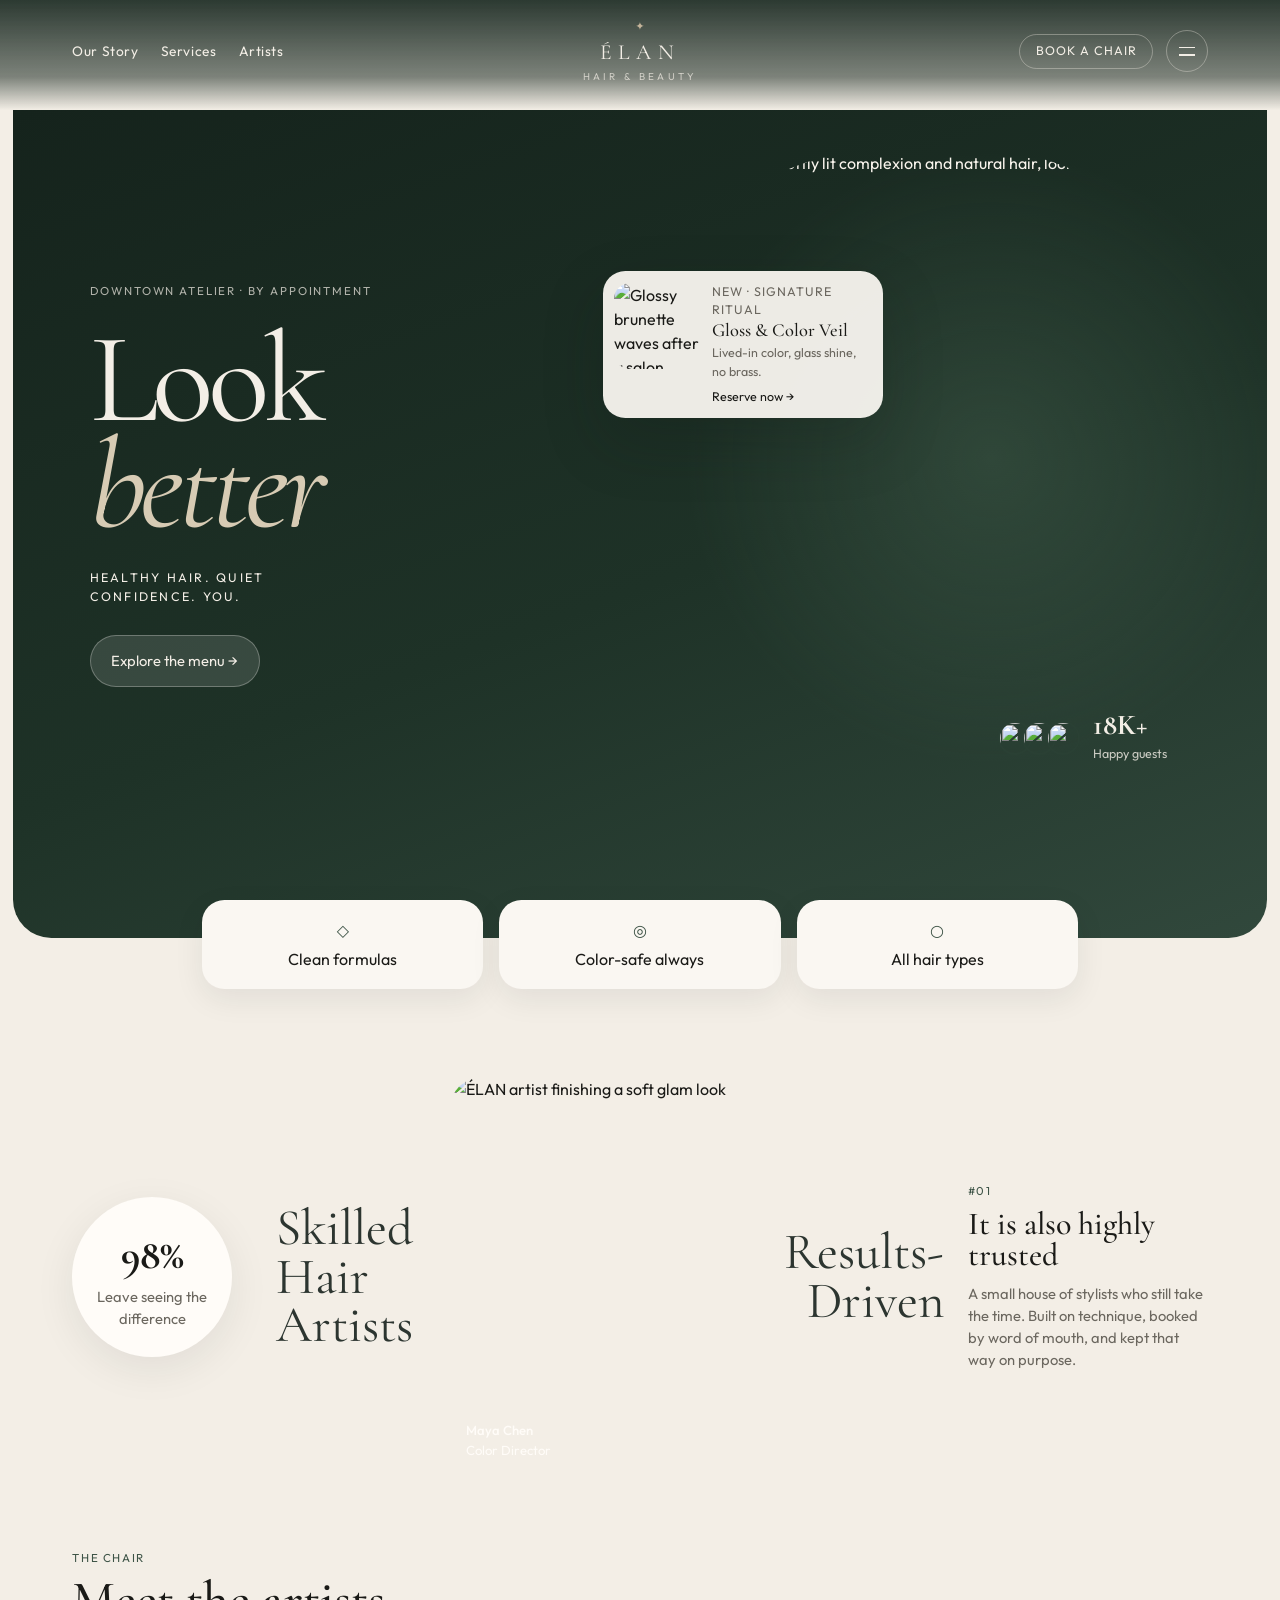
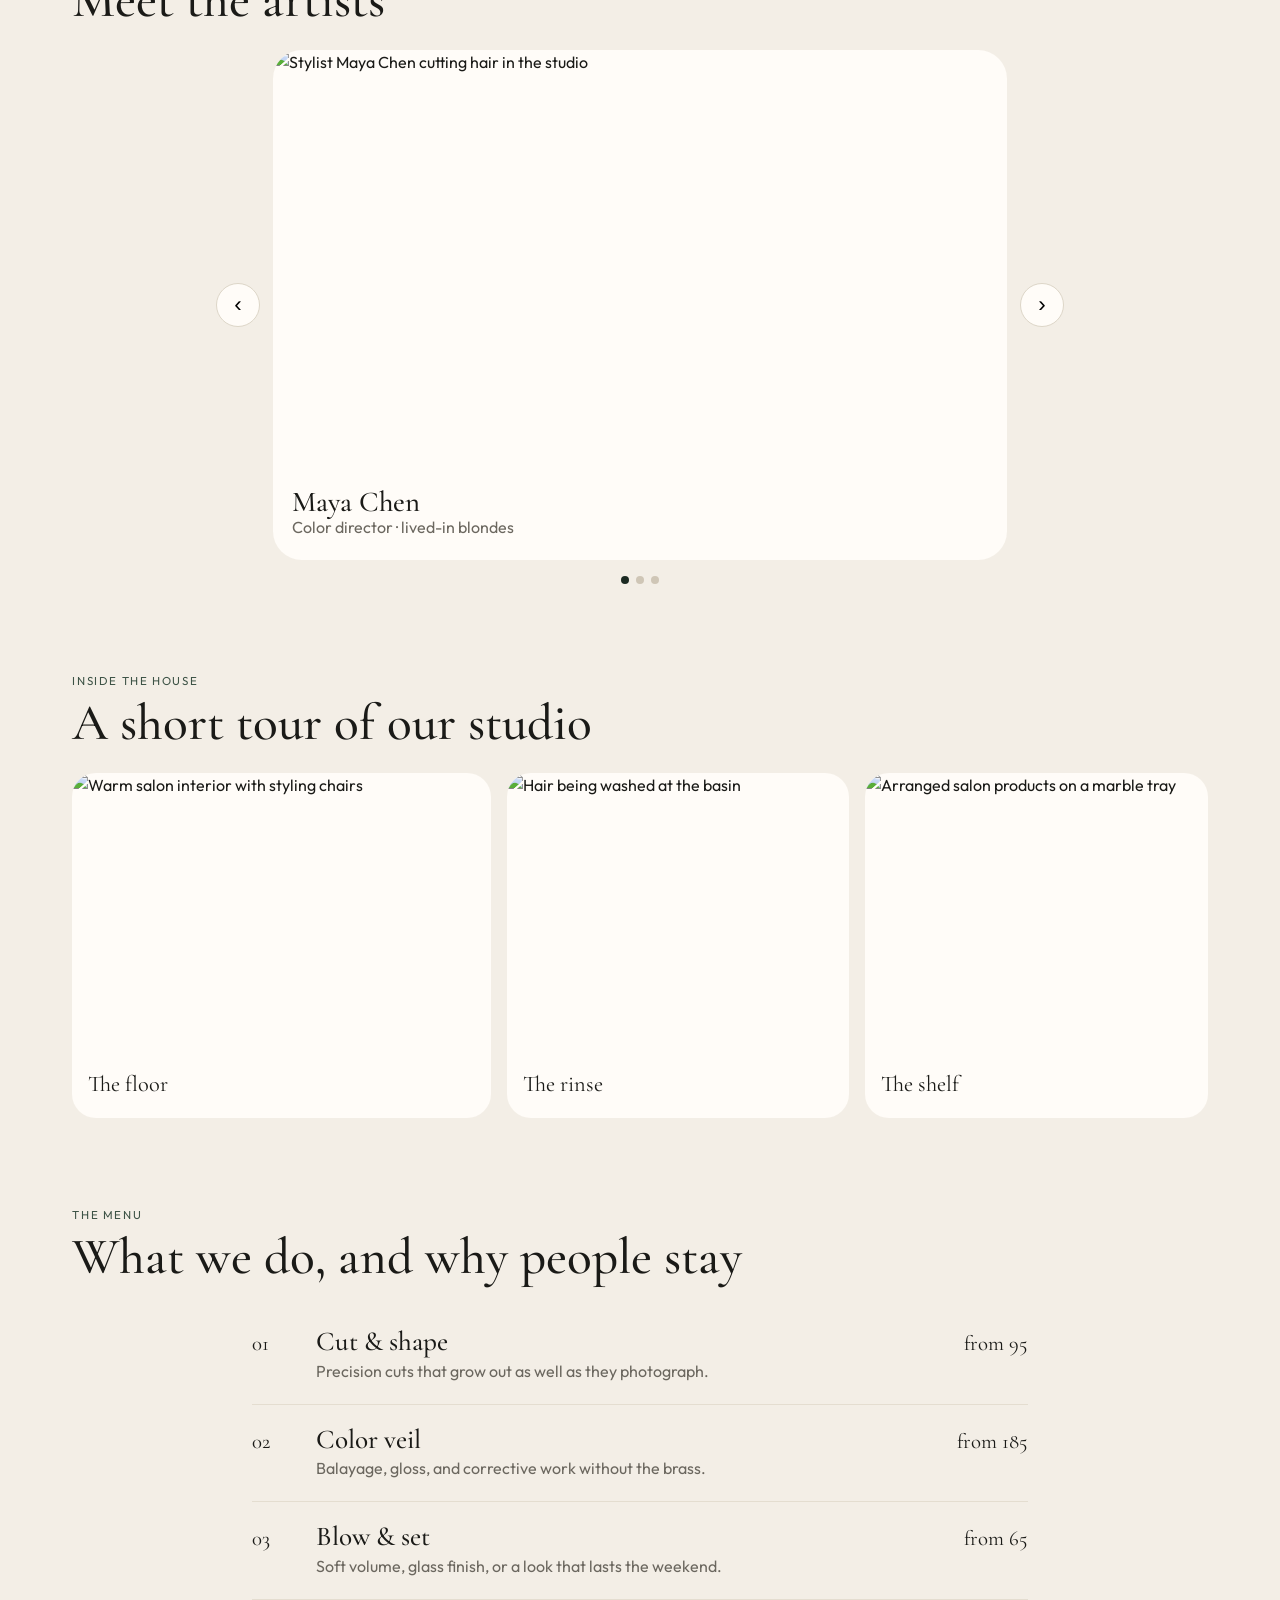
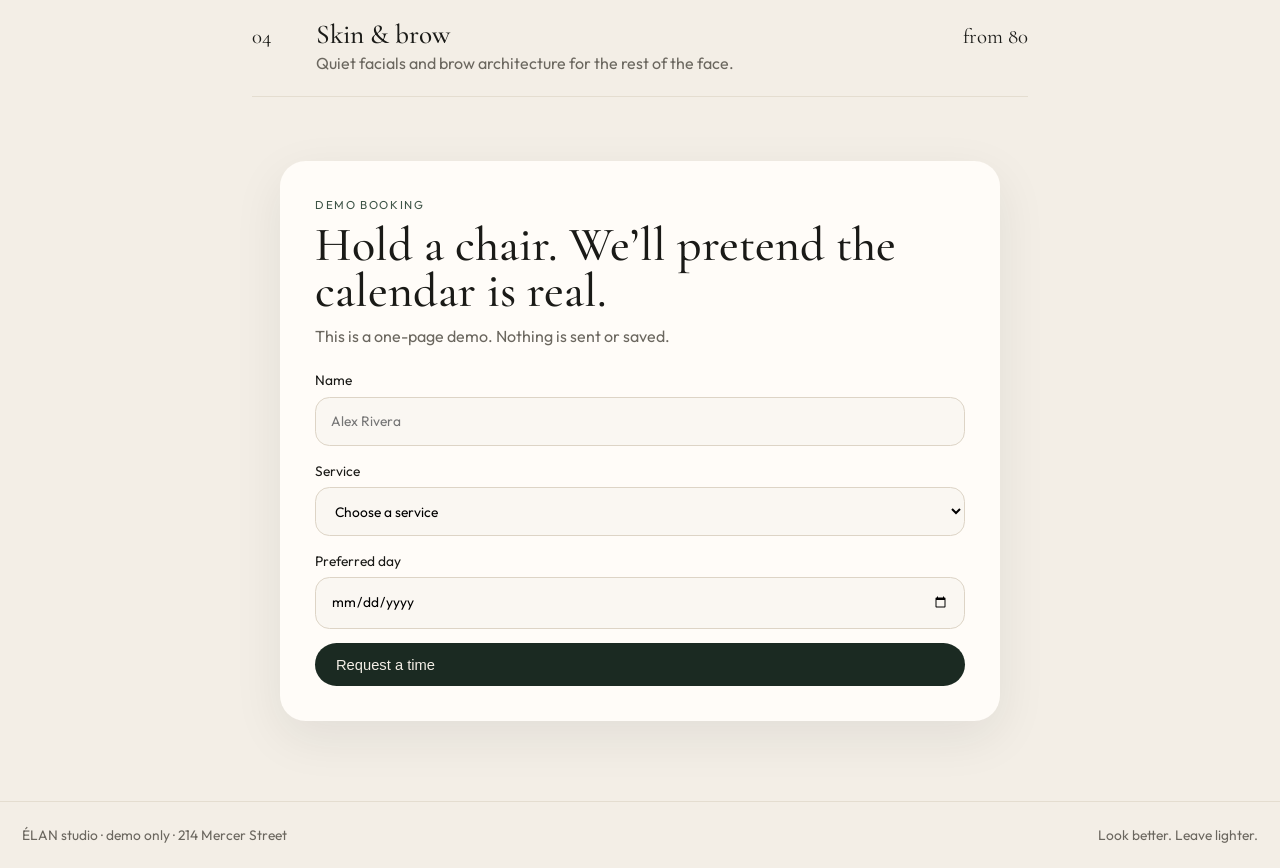
==== index.html @ b4a5b80b "Add one-page ÉLAN salon demo landing page Co-authored-by: Angela Horo <ahoro8188@gmail.com>" ====
<!DOCTYPE html>
<html lang="en">
  <head>
    <meta charset="UTF-8" />
    <meta name="viewport" content="width=device-width, initial-scale=1.0" />
    <title>ÉLAN — Luxury Hair &amp; Beauty Studio</title>
    <meta
      name="description"
      content="A demo landing page for ÉLAN, a luxury hair and beauty salon. Cuts, color, skin, and quiet confidence."
    />
    <link rel="preconnect" href="https://fonts.googleapis.com" />
    <link rel="preconnect" href="https://fonts.gstatic.com" crossorigin />
    <link
      href="https://fonts.googleapis.com/css2?family=Cormorant+Garamond:ital,wght@0,400;0,500;0,600;1,400;1,500&family=Outfit:wght@300;400;500;600&display=swap"
      rel="stylesheet"
    />
    <link rel="stylesheet" href="css/styles.css" />
  </head>
  <body>
    <a class="skip-link" href="#main">Skip to content</a>

    <header class="site-header">
      <nav class="nav" aria-label="Primary">
        <ul class="nav__links">
          <li><a href="#story">Our Story</a></li>
          <li><a href="#services">Services</a></li>
          <li><a href="#artists">Artists</a></li>
        </ul>

        <a class="logo" href="#top">
          <span class="logo__mark" aria-hidden="true">✦</span>
          <span class="logo__word">ÉLAN</span>
          <span class="logo__sub">Hair &amp; Beauty</span>
        </a>

        <div class="nav__actions">
          <a class="nav__ghost" href="#book">Book a chair</a>
          <button class="menu-btn" type="button" aria-expanded="false" aria-controls="mobile-menu">
            <span class="sr-only">Open menu</span>
            <span></span>
            <span></span>
          </button>
        </div>
      </nav>

      <div class="mobile-menu" id="mobile-menu" hidden>
        <a href="#story">Our Story</a>
        <a href="#services">Services</a>
        <a href="#artists">Artists</a>
        <a href="#tour">The Studio</a>
        <a href="#book">Book a chair</a>
      </div>
    </header>

    <main id="main">
      <section class="hero" id="top">
        <div class="hero__copy">
          <p class="eyebrow">Downtown atelier · by appointment</p>
          <h1>
            <span>Look</span>
            <em>better</em>
          </h1>
          <p class="hero__lead">Healthy hair. Quiet confidence. You.</p>
          <a class="btn btn--light" href="#services">Explore the menu →</a>
        </div>

        <div class="hero__visual">
          <img
            class="hero__photo"
            src="https://images.unsplash.com/photo-1519699047748-de8e457a634e?auto=format&amp;fit=crop&amp;w=1600&amp;q=80"
            alt="Woman with softly lit complexion and natural hair, looking upward"
          />

          <article class="float-card">
            <img
              src="https://images.unsplash.com/photo-1522337360788-8b13dee7a37e?auto=format&amp;fit=crop&amp;w=400&amp;q=80"
              alt="Glossy brunette waves after a salon color treatment"
            />
            <div>
              <p class="float-card__kicker">New · Signature ritual</p>
              <h2>Gloss &amp; Color Veil</h2>
              <p>Lived-in color, glass shine, no brass.</p>
              <a href="#book">Reserve now →</a>
            </div>
          </article>

          <aside class="hero-stat" aria-label="Client count">
            <div class="avatars">
              <img src="https://images.unsplash.com/photo-1544005313-94ddf0286df2?auto=format&amp;fit=crop&amp;w=80&amp;q=80" alt="" />
              <img src="https://images.unsplash.com/photo-1531746020798-e6953c6e8e04?auto=format&amp;fit=crop&amp;w=80&amp;q=80" alt="" />
              <img src="https://images.unsplash.com/photo-1580489944761-15a19d654956?auto=format&amp;fit=crop&amp;w=80&amp;q=80" alt="" />
            </div>
            <div>
              <strong>18K+</strong>
              <span>Happy guests</span>
            </div>
          </aside>
        </div>
      </section>

      <section class="trust-bar" aria-label="Studio promises">
        <div class="trust-item">
          <span class="icon">◇</span>
          <p>Clean formulas</p>
        </div>
        <div class="trust-item">
          <span class="icon">◎</span>
          <p>Color-safe always</p>
        </div>
        <div class="trust-item">
          <span class="icon">○</span>
          <p>All hair types</p>
        </div>
      </section>

      <section class="story" id="story">
        <div class="story__stat">
          <strong>98%</strong>
          <p>Leave seeing the difference</p>
        </div>

        <div class="story__stage">
          <p class="story__split story__split--left">Skilled<br />Hair<br />Artists</p>
          <figure class="story__portrait">
            <img
              src="https://images.unsplash.com/photo-1487412947147-5cebf100ffc2?auto=format&amp;fit=crop&amp;w=900&amp;q=80"
              alt="ÉLAN artist finishing a soft glam look"
            />
            <figcaption>
              <span>Maya Chen</span>
              Color Director
            </figcaption>
          </figure>
          <p class="story__split story__split--right">Results-<br />Driven</p>
        </div>

        <div class="story__aside">
          <p class="kicker">#01</p>
          <h2>It is also highly trusted</h2>
          <p>
            A small house of stylists who still take the time. Built on technique,
            booked by word of mouth, and kept that way on purpose.
          </p>
        </div>
      </section>

      <section class="artists" id="artists">
        <div class="section-head">
          <p class="kicker">The chair</p>
          <h2>Meet the artists</h2>
        </div>

        <div class="carousel" data-carousel>
          <button class="carousel__nav" type="button" data-prev aria-label="Previous artist">‹</button>
          <div class="carousel__track" data-track>
            <article class="artist-card is-active">
              <img
                src="https://images.unsplash.com/photo-1595476108010-b4d1f102b1b1?auto=format&amp;fit=crop&amp;w=800&amp;q=80"
                alt="Stylist Maya Chen cutting hair in the studio"
              />
              <div>
                <h3>Maya Chen</h3>
                <p>Color director · lived-in blondes</p>
              </div>
            </article>
            <article class="artist-card">
              <img
                src="https://images.unsplash.com/photo-1562322140-8baeececf3df?auto=format&amp;fit=crop&amp;w=800&amp;q=80"
                alt="Stylist Julian Ortiz working on a precision cut"
              />
              <div>
                <h3>Julian Ortiz</h3>
                <p>Cut specialist · texture &amp; shape</p>
              </div>
            </article>
            <article class="artist-card">
              <img
                src="https://images.unsplash.com/photo-1516975080664-ed2fc6a32937?auto=format&amp;fit=crop&amp;w=800&amp;q=80"
                alt="Artist Noor Ali preparing a beauty treatment"
              />
              <div>
                <h3>Noor Ali</h3>
                <p>Skin &amp; brow · quiet glam</p>
              </div>
            </article>
          </div>
          <button class="carousel__nav" type="button" data-next aria-label="Next artist">›</button>
        </div>
        <div class="dots" data-dots aria-hidden="true"></div>
      </section>

      <section class="tour" id="tour">
        <div class="section-head">
          <p class="kicker">Inside the house</p>
          <h2>A short tour of our studio</h2>
        </div>
        <div class="tour__grid">
          <figure>
            <img
              src="https://images.unsplash.com/photo-1633681926022-84c23e8cb2d7?auto=format&amp;fit=crop&amp;w=900&amp;q=80"
              alt="Warm salon interior with styling chairs"
            />
            <figcaption>The floor</figcaption>
          </figure>
          <figure>
            <img
              src="https://images.unsplash.com/photo-1521590832167-7bcbfaaaebe8?auto=format&amp;fit=crop&amp;w=900&amp;q=80"
              alt="Hair being washed at the basin"
            />
            <figcaption>The rinse</figcaption>
          </figure>
          <figure>
            <img
              src="https://images.unsplash.com/photo-1608248543803-ba4f8c70ae0b?auto=format&amp;fit=crop&amp;w=900&amp;q=80"
              alt="Arranged salon products on a marble tray"
            />
            <figcaption>The shelf</figcaption>
          </figure>
        </div>
      </section>

      <section class="services" id="services">
        <div class="section-head">
          <p class="kicker">The menu</p>
          <h2>What we do, and why people stay</h2>
        </div>
        <ul class="service-list">
          <li>
            <span>01</span>
            <div>
              <h3>Cut &amp; shape</h3>
              <p>Precision cuts that grow out as well as they photograph.</p>
            </div>
            <em>from 95</em>
          </li>
          <li>
            <span>02</span>
            <div>
              <h3>Color veil</h3>
              <p>Balayage, gloss, and corrective work without the brass.</p>
            </div>
            <em>from 185</em>
          </li>
          <li>
            <span>03</span>
            <div>
              <h3>Blow &amp; set</h3>
              <p>Soft volume, glass finish, or a look that lasts the weekend.</p>
            </div>
            <em>from 65</em>
          </li>
          <li>
            <span>04</span>
            <div>
              <h3>Skin &amp; brow</h3>
              <p>Quiet facials and brow architecture for the rest of the face.</p>
            </div>
            <em>from 80</em>
          </li>
        </ul>
      </section>

      <section class="book" id="book">
        <div class="book__panel">
          <p class="kicker">Demo booking</p>
          <h2>Hold a chair. We’ll pretend the calendar is real.</h2>
          <p class="book__note">This is a one-page demo. Nothing is sent or saved.</p>

          <form class="book-form" id="book-form">
            <label>
              Name
              <input type="text" name="name" required placeholder="Alex Rivera" />
            </label>
            <label>
              Service
              <select name="service" required>
                <option value="">Choose a service</option>
                <option>Cut &amp; shape</option>
                <option>Color veil</option>
                <option>Blow &amp; set</option>
                <option>Skin &amp; brow</option>
              </select>
            </label>
            <label>
              Preferred day
              <input type="date" name="day" required />
            </label>
            <button class="btn btn--dark" type="submit">Request a time</button>
          </form>
          <p class="form-status" id="form-status" role="status" hidden></p>
        </div>
      </section>
    </main>

    <footer class="site-footer">
      <p>ÉLAN studio · demo only · 214 Mercer Street</p>
      <p>Look better. Leave lighter.</p>
    </footer>

    <script src="js/main.js"></script>
  </body>
</html>
---- css/styles.css ----
:root {
  --forest: #1b2a22;
  --forest-mid: #24362c;
  --leaf: #3d5346;
  --cream: #f3eee6;
  --paper: #faf7f2;
  --ink: #1a1a17;
  --muted: #6b675f;
  --gold: #c4b49a;
  --white: #fffcf8;
  --shadow: 0 24px 60px rgba(18, 28, 22, 0.22);
  --radius-xl: 2.4rem;
  --radius-lg: 1.6rem;
}

*,
*::before,
*::after {
  box-sizing: border-box;
}

html {
  scroll-behavior: smooth;
}

body {
  margin: 0;
  color: var(--ink);
  background: var(--cream);
  font-family: Outfit, system-ui, sans-serif;
  font-weight: 400;
  line-height: 1.5;
}

img {
  max-width: 100%;
  display: block;
}

a {
  color: inherit;
  text-decoration: none;
}

h1,
h2,
h3 {
  font-family: "Cormorant Garamond", Georgia, serif;
  font-weight: 500;
  line-height: 0.95;
  margin: 0;
}

p {
  margin: 0;
}

.sr-only {
  position: absolute;
  width: 1px;
  height: 1px;
  padding: 0;
  margin: -1px;
  overflow: hidden;
  clip: rect(0, 0, 0, 0);
  border: 0;
}

.skip-link {
  position: absolute;
  left: 1rem;
  top: -4rem;
  background: var(--white);
  padding: 0.6rem 1rem;
  z-index: 20;
}

.skip-link:focus {
  top: 1rem;
}

.site-header {
  position: sticky;
  top: 0;
  z-index: 10;
  background: linear-gradient(180deg, rgba(27, 42, 34, 0.92), rgba(27, 42, 34, 0.55) 70%, transparent);
}

.nav {
  max-width: 1180px;
  margin: 0 auto;
  padding: 1.1rem 1.4rem 1.6rem;
  display: grid;
  grid-template-columns: 1fr auto 1fr;
  align-items: center;
  gap: 1rem;
  color: var(--cream);
}

.nav__links {
  display: flex;
  gap: 1.4rem;
  list-style: none;
  margin: 0;
  padding: 0;
  font-size: 0.86rem;
  letter-spacing: 0.04em;
}

.logo {
  text-align: center;
  display: grid;
  justify-items: center;
  gap: 0.1rem;
}

.logo__mark {
  font-size: 0.7rem;
  color: var(--gold);
}

.logo__word {
  font-family: "Cormorant Garamond", Georgia, serif;
  font-size: 1.35rem;
  letter-spacing: 0.28em;
}

.logo__sub {
  font-size: 0.62rem;
  letter-spacing: 0.32em;
  text-transform: uppercase;
  opacity: 0.7;
}

.nav__actions {
  display: flex;
  justify-content: flex-end;
  align-items: center;
  gap: 0.8rem;
}

.nav__ghost {
  border: 1px solid rgba(243, 238, 230, 0.35);
  border-radius: 999px;
  padding: 0.45rem 0.95rem;
  font-size: 0.78rem;
  letter-spacing: 0.08em;
  text-transform: uppercase;
}

.menu-btn {
  width: 42px;
  height: 42px;
  border-radius: 50%;
  border: 1px solid rgba(243, 238, 230, 0.35);
  background: transparent;
  display: grid;
  place-content: center;
  gap: 6px;
  cursor: pointer;
}

.menu-btn span {
  display: block;
  width: 16px;
  height: 1.5px;
  background: var(--cream);
}

.mobile-menu {
  display: grid;
  gap: 0.8rem;
  padding: 0 1.4rem 1.4rem;
  color: var(--cream);
}

.mobile-menu[hidden] {
  display: none;
}

.hero {
  min-height: 92vh;
  margin: 0 0.8rem;
  padding: 2rem 6vw 7rem;
  border-radius: 0 0 var(--radius-xl) var(--radius-xl);
  background:
    radial-gradient(circle at 78% 42%, rgba(80, 110, 90, 0.35), transparent 28%),
    linear-gradient(160deg, #15231c 0%, #1e3227 55%, #31483c 100%);
  color: var(--cream);
  display: grid;
  grid-template-columns: minmax(240px, 0.9fr) minmax(320px, 1.1fr);
  gap: 2rem;
  align-items: center;
  position: relative;
  overflow: hidden;
}

.eyebrow {
  letter-spacing: 0.16em;
  text-transform: uppercase;
  font-size: 0.72rem;
  opacity: 0.7;
  margin-bottom: 1.2rem;
}

.hero h1 {
  font-size: clamp(4.4rem, 10vw, 8.4rem);
  letter-spacing: -0.04em;
  font-weight: 400;
}

.hero h1 span,
.hero h1 em {
  display: block;
}

.hero h1 em {
  font-style: italic;
  color: #d7cbb4;
  margin-top: -0.12em;
}

.hero__lead {
  margin: 1.4rem 0 1.8rem;
  letter-spacing: 0.18em;
  text-transform: uppercase;
  font-size: 0.78rem;
  max-width: 16rem;
}

.btn {
  display: inline-flex;
  align-items: center;
  border-radius: 999px;
  padding: 0.85rem 1.3rem;
  font-size: 0.92rem;
  border: 0;
  cursor: pointer;
}

.btn--light {
  background: rgba(255, 252, 248, 0.12);
  color: var(--cream);
  border: 1px solid rgba(255, 252, 248, 0.28);
}

.btn--dark {
  background: var(--forest);
  color: var(--cream);
}

.hero__visual {
  position: relative;
  min-height: 62vh;
}

.hero__photo {
  width: min(100%, 520px);
  margin-left: auto;
  height: min(74vh, 720px);
  object-fit: cover;
  border-radius: 40% 40% 2rem 2rem / 28% 28% 2rem 2rem;
  filter: saturate(0.9) contrast(1.05);
}

.float-card {
  position: absolute;
  left: 0;
  top: 18%;
  width: min(100%, 280px);
  background: rgba(250, 247, 242, 0.94);
  color: var(--ink);
  border-radius: 1.4rem;
  padding: 0.7rem;
  display: grid;
  grid-template-columns: 86px 1fr;
  gap: 0.75rem;
  box-shadow: var(--shadow);
}

.float-card img {
  width: 86px;
  height: 86px;
  object-fit: cover;
  border-radius: 1rem;
}

.float-card__kicker {
  font-size: 0.68rem;
  letter-spacing: 0.08em;
  text-transform: uppercase;
  color: var(--muted);
}

.float-card h2 {
  font-size: 1.15rem;
  margin: 0.15rem 0 0.25rem;
}

.float-card p {
  font-size: 0.78rem;
  color: var(--muted);
}

.float-card a {
  display: inline-block;
  margin-top: 0.4rem;
  font-size: 0.78rem;
}

.hero-stat {
  position: absolute;
  right: 4%;
  bottom: 8%;
  display: flex;
  align-items: center;
  gap: 0.8rem;
  color: var(--cream);
}

.avatars {
  display: flex;
}

.avatars img {
  width: 34px;
  height: 34px;
  border-radius: 50%;
  object-fit: cover;
  border: 2px solid #2a4034;
  margin-left: -10px;
}

.avatars img:first-child {
  margin-left: 0;
}

.hero-stat strong {
  display: block;
  font-family: "Cormorant Garamond", Georgia, serif;
  font-size: 1.8rem;
  line-height: 1;
}

.hero-stat span {
  font-size: 0.78rem;
  opacity: 0.8;
}

.trust-bar {
  max-width: 920px;
  margin: -2.4rem auto 0;
  position: relative;
  z-index: 2;
  display: grid;
  grid-template-columns: repeat(3, 1fr);
  gap: 1rem;
  padding: 0 1.4rem;
}

.trust-item {
  background: var(--paper);
  border-radius: 1.4rem;
  padding: 1.1rem 1rem;
  text-align: center;
  box-shadow: 0 10px 30px rgba(27, 42, 34, 0.08);
}

.trust-item .icon {
  display: block;
  margin-bottom: 0.35rem;
  color: var(--leaf);
}

.story {
  max-width: 1180px;
  margin: 0 auto;
  padding: 5.5rem 1.4rem 3rem;
  display: grid;
  grid-template-columns: 180px 1fr 240px;
  gap: 1.5rem;
  align-items: center;
}

.story__stat {
  width: 160px;
  height: 160px;
  border-radius: 50%;
  background: var(--white);
  display: grid;
  place-content: center;
  text-align: center;
  box-shadow: 0 12px 40px rgba(27, 42, 34, 0.08);
}

.story__stat strong {
  font-family: "Cormorant Garamond", Georgia, serif;
  font-size: 2.6rem;
}

.story__stat p,
.story__aside p {
  color: var(--muted);
  font-size: 0.92rem;
}

.story__stage {
  display: grid;
  grid-template-columns: 1fr minmax(220px, 320px) 1fr;
  align-items: center;
  gap: 0.6rem;
}

.story__split {
  font-family: "Cormorant Garamond", Georgia, serif;
  font-size: clamp(2.4rem, 4vw, 3.6rem);
  line-height: 0.95;
  color: #2c3530;
}

.story__split--right {
  text-align: right;
}

.story__portrait {
  margin: 0;
  position: relative;
}

.story__portrait img {
  width: 100%;
  aspect-ratio: 4 / 5;
  object-fit: cover;
  border-radius: 2rem;
}

.story__portrait figcaption {
  position: absolute;
  left: 1rem;
  bottom: 1rem;
  color: var(--white);
  font-size: 0.82rem;
}

.story__portrait figcaption span {
  display: block;
  font-weight: 500;
}

.story__aside .kicker,
.kicker {
  letter-spacing: 0.14em;
  text-transform: uppercase;
  font-size: 0.72rem;
  color: var(--leaf);
  margin-bottom: 0.6rem;
}

.story__aside h2 {
  font-size: 2rem;
  margin-bottom: 0.8rem;
}

.section-head {
  max-width: 1180px;
  margin: 0 auto 1.6rem;
  padding: 0 1.4rem;
}

.section-head h2 {
  font-size: clamp(2.2rem, 4vw, 3.4rem);
}

.artists,
.tour,
.services {
  padding: 1.5rem 0 4rem;
}

.carousel {
  max-width: 880px;
  margin: 0 auto;
  display: grid;
  grid-template-columns: auto 1fr auto;
  align-items: center;
  gap: 0.8rem;
  padding: 0 1rem;
}

.carousel__track {
  overflow: hidden;
  border-radius: 1.8rem;
}

.artist-card {
  display: none;
  background: var(--white);
}

.artist-card.is-active {
  display: grid;
}

.artist-card img {
  width: 100%;
  height: 420px;
  object-fit: cover;
}

.artist-card div {
  padding: 1.1rem 1.2rem 1.3rem;
}

.artist-card h3 {
  font-size: 1.8rem;
}

.artist-card p {
  color: var(--muted);
}

.carousel__nav {
  width: 44px;
  height: 44px;
  border-radius: 50%;
  border: 1px solid #ddd6c8;
  background: var(--white);
  font-size: 1.4rem;
  cursor: pointer;
}

.dots {
  display: flex;
  justify-content: center;
  gap: 0.45rem;
  margin-top: 1rem;
}

.dots button {
  width: 8px;
  height: 8px;
  border-radius: 50%;
  border: 0;
  background: #cfc6b6;
  padding: 0;
  cursor: pointer;
}

.dots button.is-active {
  background: var(--forest);
}

.tour__grid {
  max-width: 1180px;
  margin: 0 auto;
  padding: 0 1.4rem;
  display: grid;
  grid-template-columns: 1.1fr 0.9fr 0.9fr;
  gap: 1rem;
}

.tour__grid figure {
  margin: 0;
  background: var(--white);
  border-radius: 1.5rem;
  overflow: hidden;
}

.tour__grid img {
  width: 100%;
  height: 280px;
  object-fit: cover;
}

.tour__grid figcaption {
  padding: 0.9rem 1rem 1.1rem;
  font-family: "Cormorant Garamond", Georgia, serif;
  font-size: 1.4rem;
}

.service-list {
  max-width: 820px;
  margin: 0 auto;
  padding: 0 1.4rem;
  list-style: none;
}

.service-list li {
  display: grid;
  grid-template-columns: 3rem 1fr auto;
  gap: 1rem;
  align-items: baseline;
  padding: 1.3rem 0;
  border-bottom: 1px solid #e4ddd0;
}

.service-list span,
.service-list em {
  font-family: "Cormorant Garamond", Georgia, serif;
  font-size: 1.3rem;
  font-style: normal;
}

.service-list h3 {
  font-size: 1.7rem;
  margin-bottom: 0.25rem;
}

.service-list p {
  color: var(--muted);
}

.book {
  padding: 0 1.4rem 5rem;
}

.book__panel {
  max-width: 720px;
  margin: 0 auto;
  background: var(--white);
  border-radius: var(--radius-lg);
  padding: 2.2rem;
  box-shadow: 0 16px 50px rgba(27, 42, 34, 0.08);
}

.book__panel h2 {
  font-size: clamp(2rem, 4vw, 3rem);
  margin-bottom: 0.6rem;
}

.book__note {
  color: var(--muted);
  margin-bottom: 1.4rem;
}

.book-form {
  display: grid;
  gap: 0.9rem;
}

.book-form label {
  display: grid;
  gap: 0.35rem;
  font-size: 0.86rem;
}

.book-form input,
.book-form select {
  border: 1px solid #ddd4c6;
  border-radius: 0.9rem;
  padding: 0.85rem 0.9rem;
  font: inherit;
  background: var(--paper);
}

.form-status {
  margin-top: 1rem;
  color: var(--leaf);
}

.site-footer {
  padding: 1.4rem;
  display: flex;
  justify-content: space-between;
  gap: 1rem;
  color: var(--muted);
  font-size: 0.86rem;
  border-top: 1px solid #e4ddd0;
}

@media (max-width: 900px) {
  .nav {
    grid-template-columns: auto 1fr auto;
  }

  .nav__links {
    display: none;
  }

  .hero {
    grid-template-columns: 1fr;
    min-height: auto;
    padding-bottom: 5rem;
  }

  .hero__photo {
    margin: 0 auto;
    height: 58vh;
  }

  .float-card {
    top: auto;
    bottom: 18%;
  }

  .story {
    grid-template-columns: 1fr;
    justify-items: center;
    text-align: center;
  }

  .story__stage {
    grid-template-columns: 1fr;
  }

  .story__split--left,
  .story__split--right {
    text-align: center;
  }

  .tour__grid {
    grid-template-columns: 1fr;
  }

  .site-footer {
    flex-direction: column;
  }
}
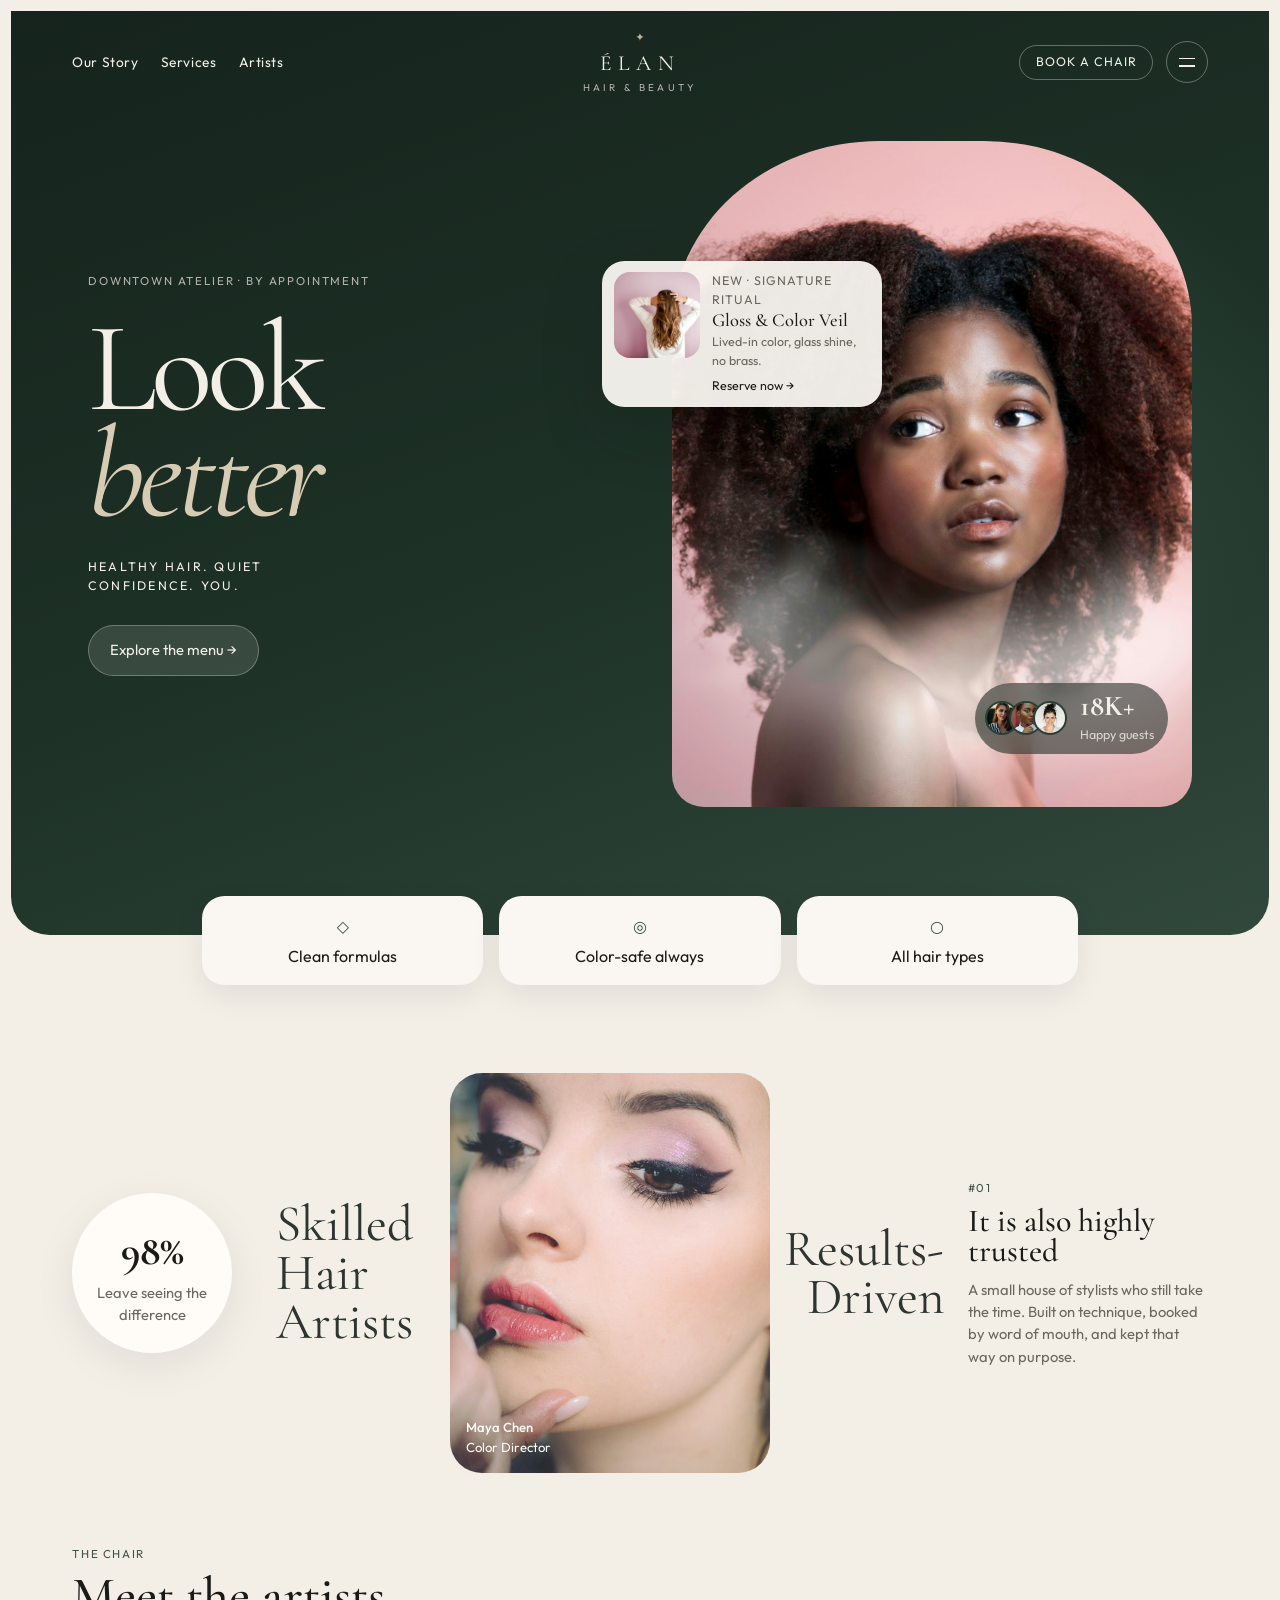
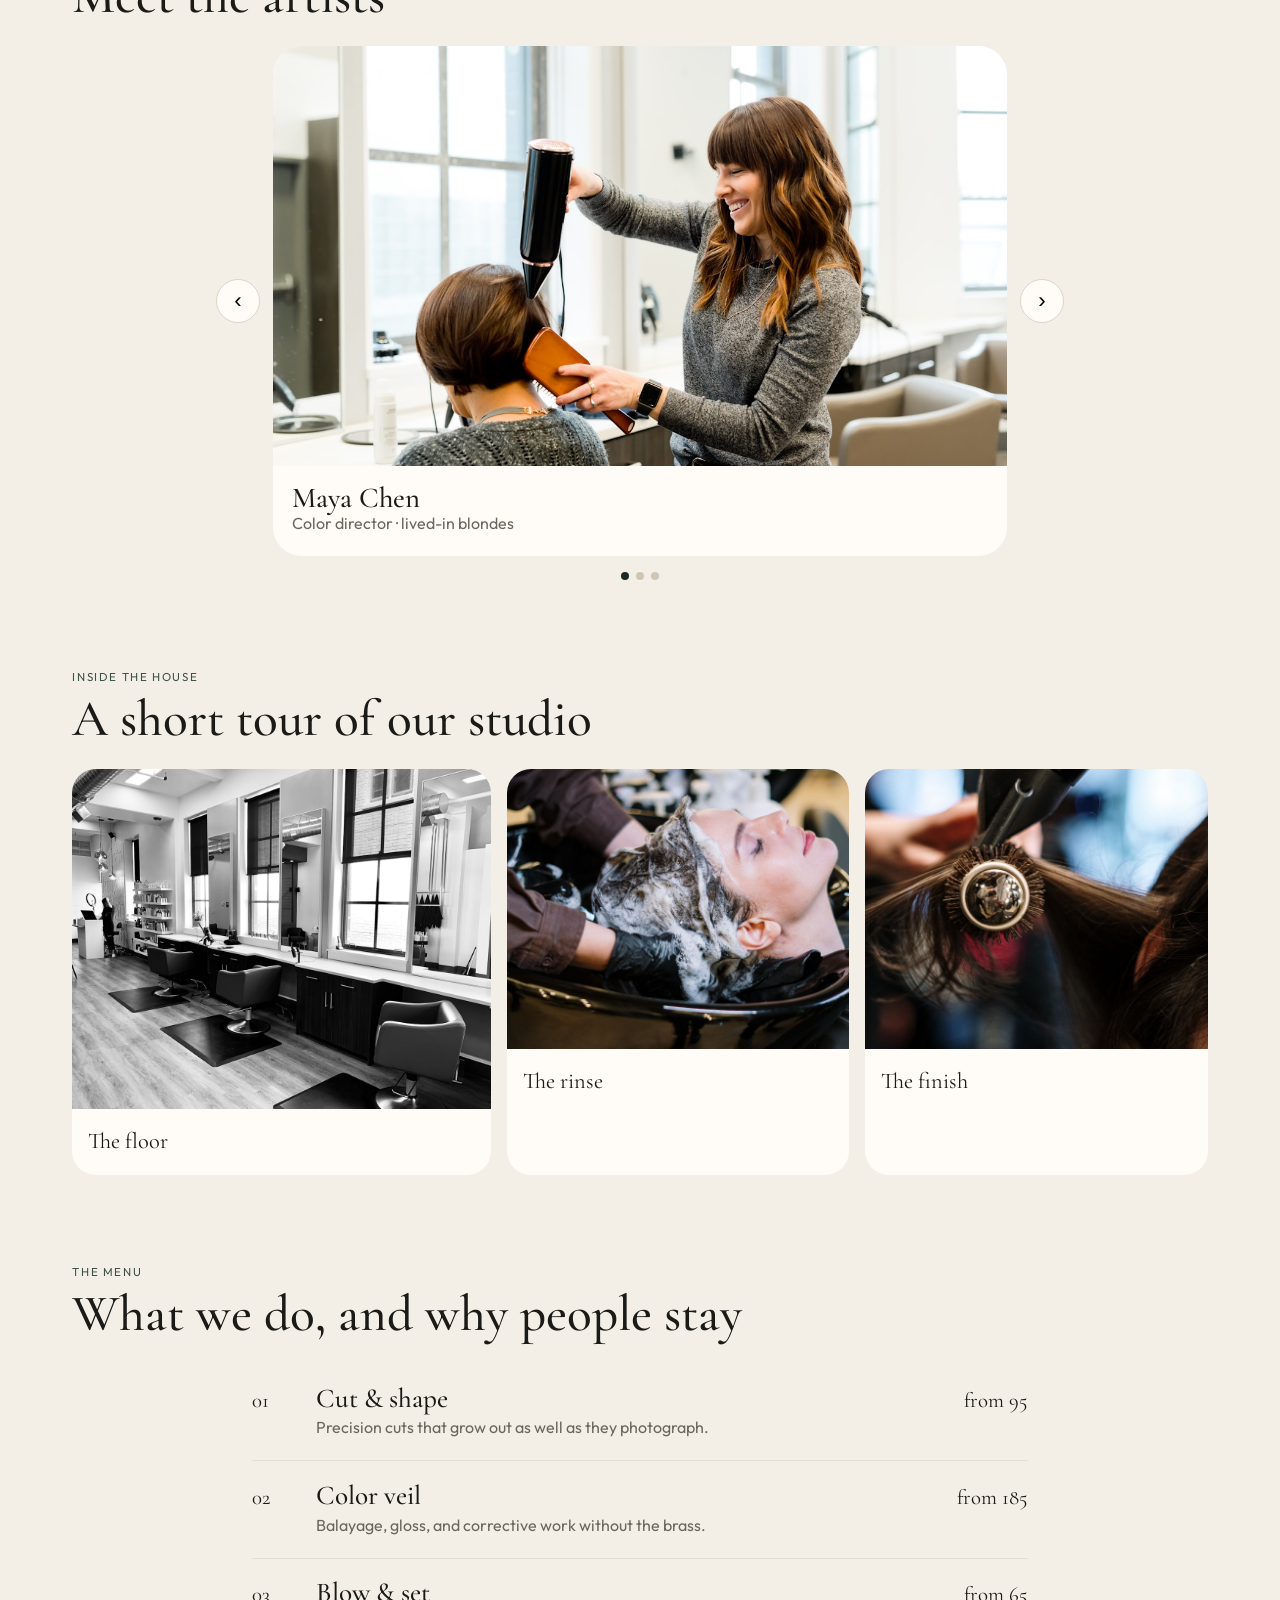
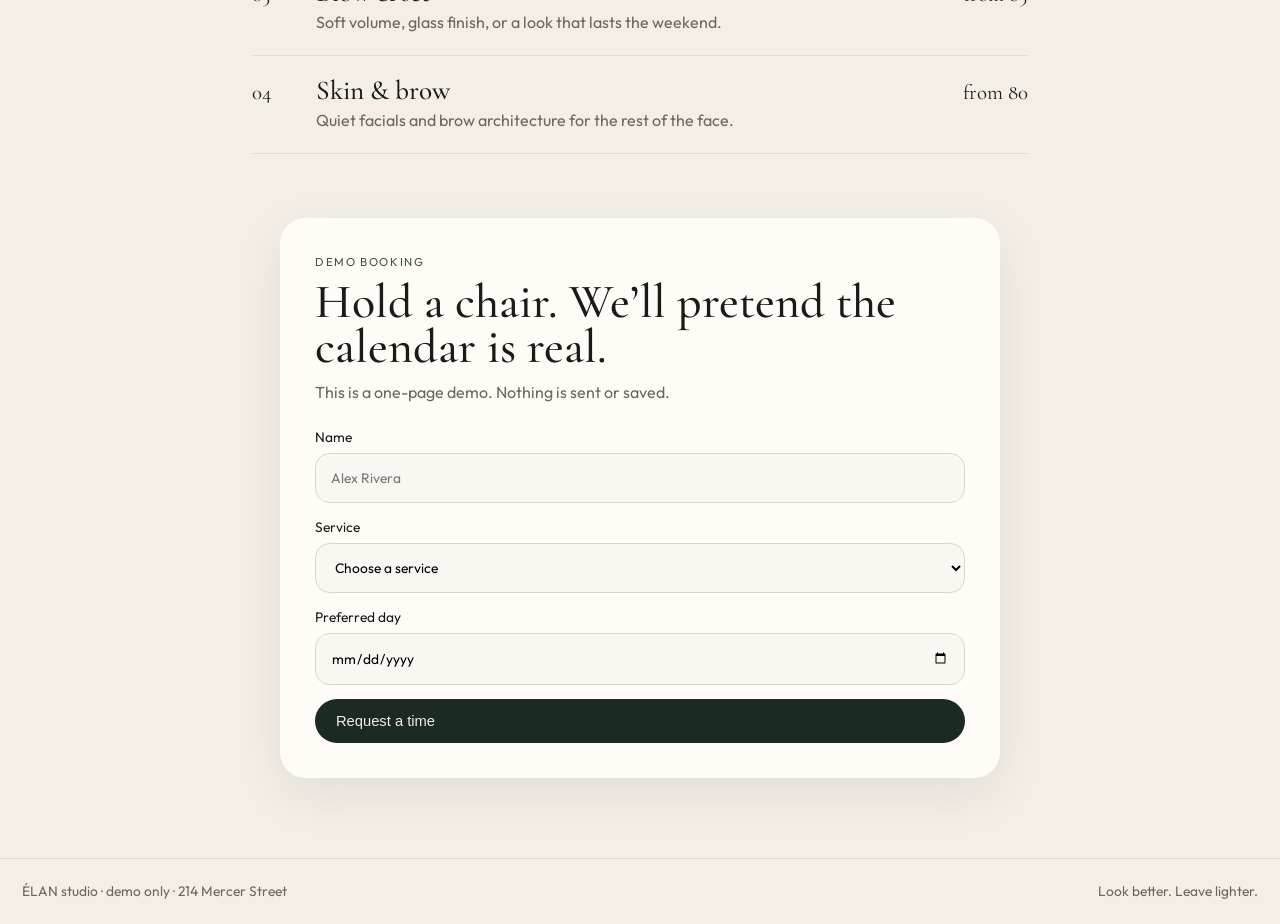
==== commit b13299ee: "Polish ÉLAN demo: local photos, hero shell, mobile nav Keep the header inside the dark hero so it no" ====
--- a/index.html
+++ b/index.html
@@ -19,41 +19,41 @@
   <body>
     <a class="skip-link" href="#main">Skip to content</a>
 
-    <header class="site-header">
-      <nav class="nav" aria-label="Primary">
-        <ul class="nav__links">
-          <li><a href="#story">Our Story</a></li>
-          <li><a href="#services">Services</a></li>
-          <li><a href="#artists">Artists</a></li>
-        </ul>
-
-        <a class="logo" href="#top">
-          <span class="logo__mark" aria-hidden="true">✦</span>
-          <span class="logo__word">ÉLAN</span>
-          <span class="logo__sub">Hair &amp; Beauty</span>
-        </a>
-
-        <div class="nav__actions">
-          <a class="nav__ghost" href="#book">Book a chair</a>
-          <button class="menu-btn" type="button" aria-expanded="false" aria-controls="mobile-menu">
-            <span class="sr-only">Open menu</span>
-            <span></span>
-            <span></span>
-          </button>
-        </div>
-      </nav>
-
-      <div class="mobile-menu" id="mobile-menu" hidden>
-        <a href="#story">Our Story</a>
-        <a href="#services">Services</a>
-        <a href="#artists">Artists</a>
-        <a href="#tour">The Studio</a>
-        <a href="#book">Book a chair</a>
-      </div>
-    </header>
-
-    <main id="main">
-      <section class="hero" id="top">
+    <div class="top-shell" id="top">
+      <header class="site-header">
+        <nav class="nav" aria-label="Primary">
+          <ul class="nav__links">
+            <li><a href="#story">Our Story</a></li>
+            <li><a href="#services">Services</a></li>
+            <li><a href="#artists">Artists</a></li>
+          </ul>
+
+          <a class="logo" href="#top">
+            <span class="logo__mark" aria-hidden="true">✦</span>
+            <span class="logo__word">ÉLAN</span>
+            <span class="logo__sub">Hair &amp; Beauty</span>
+          </a>
+
+          <div class="nav__actions">
+            <a class="nav__ghost" href="#book">Book a chair</a>
+            <button class="menu-btn" type="button" aria-expanded="false" aria-controls="mobile-menu">
+              <span class="sr-only">Open menu</span>
+              <span></span>
+              <span></span>
+            </button>
+          </div>
+        </nav>
+
+        <div class="mobile-menu" id="mobile-menu" hidden>
+          <a href="#story">Our Story</a>
+          <a href="#services">Services</a>
+          <a href="#artists">Artists</a>
+          <a href="#tour">The Studio</a>
+          <a href="#book">Book a chair</a>
+        </div>
+      </header>
+
+      <section class="hero">
         <div class="hero__copy">
           <p class="eyebrow">Downtown atelier · by appointment</p>
           <h1>
@@ -67,15 +67,12 @@
         <div class="hero__visual">
           <img
             class="hero__photo"
-            src="https://images.unsplash.com/photo-1519699047748-de8e457a634e?auto=format&amp;fit=crop&amp;w=1600&amp;q=80"
-            alt="Woman with softly lit complexion and natural hair, looking upward"
+            src="images/hero.jpg"
+            alt="Guest with natural curls, photographed in soft studio light"
           />
 
           <article class="float-card">
-            <img
-              src="https://images.unsplash.com/photo-1522337360788-8b13dee7a37e?auto=format&amp;fit=crop&amp;w=400&amp;q=80"
-              alt="Glossy brunette waves after a salon color treatment"
-            />
+            <img src="images/gloss.jpg" alt="Long glossy waves after a color gloss" />
             <div>
               <p class="float-card__kicker">New · Signature ritual</p>
               <h2>Gloss &amp; Color Veil</h2>
@@ -86,9 +83,9 @@
 
           <aside class="hero-stat" aria-label="Client count">
             <div class="avatars">
-              <img src="https://images.unsplash.com/photo-1544005313-94ddf0286df2?auto=format&amp;fit=crop&amp;w=80&amp;q=80" alt="" />
-              <img src="https://images.unsplash.com/photo-1531746020798-e6953c6e8e04?auto=format&amp;fit=crop&amp;w=80&amp;q=80" alt="" />
-              <img src="https://images.unsplash.com/photo-1580489944761-15a19d654956?auto=format&amp;fit=crop&amp;w=80&amp;q=80" alt="" />
+              <img src="images/avatar-1.jpg" alt="" />
+              <img src="images/avatar-2.jpg" alt="" />
+              <img src="images/avatar-3.jpg" alt="" />
             </div>
             <div>
               <strong>18K+</strong>
@@ -97,7 +94,9 @@
           </aside>
         </div>
       </section>
-
+    </div>
+
+    <main id="main">
       <section class="trust-bar" aria-label="Studio promises">
         <div class="trust-item">
           <span class="icon">◇</span>
@@ -122,10 +121,7 @@
         <div class="story__stage">
           <p class="story__split story__split--left">Skilled<br />Hair<br />Artists</p>
           <figure class="story__portrait">
-            <img
-              src="https://images.unsplash.com/photo-1487412947147-5cebf100ffc2?auto=format&amp;fit=crop&amp;w=900&amp;q=80"
-              alt="ÉLAN artist finishing a soft glam look"
-            />
+            <img src="images/artist-maya.jpg" alt="Soft glam makeup finishing at the studio" />
             <figcaption>
               <span>Maya Chen</span>
               Color Director
@@ -154,30 +150,21 @@
           <button class="carousel__nav" type="button" data-prev aria-label="Previous artist">‹</button>
           <div class="carousel__track" data-track>
             <article class="artist-card is-active">
-              <img
-                src="https://images.unsplash.com/photo-1595476108010-b4d1f102b1b1?auto=format&amp;fit=crop&amp;w=800&amp;q=80"
-                alt="Stylist Maya Chen cutting hair in the studio"
-              />
+              <img src="images/maya-work.jpg" alt="Maya finishing a blowout in natural light" />
               <div>
                 <h3>Maya Chen</h3>
                 <p>Color director · lived-in blondes</p>
               </div>
             </article>
             <article class="artist-card">
-              <img
-                src="https://images.unsplash.com/photo-1562322140-8baeececf3df?auto=format&amp;fit=crop&amp;w=800&amp;q=80"
-                alt="Stylist Julian Ortiz working on a precision cut"
-              />
+              <img src="images/stylist-cut.jpg" alt="Precision cut in progress at ÉLAN" />
               <div>
-                <h3>Julian Ortiz</h3>
+                <h3>Jules Ortiz</h3>
                 <p>Cut specialist · texture &amp; shape</p>
               </div>
             </article>
             <article class="artist-card">
-              <img
-                src="https://images.unsplash.com/photo-1516975080664-ed2fc6a32937?auto=format&amp;fit=crop&amp;w=800&amp;q=80"
-                alt="Artist Noor Ali preparing a beauty treatment"
-              />
+              <img src="images/stylist-3.jpg" alt="Noor working color at the chair" />
               <div>
                 <h3>Noor Ali</h3>
                 <p>Skin &amp; brow · quiet glam</p>
@@ -186,7 +173,7 @@
           </div>
           <button class="carousel__nav" type="button" data-next aria-label="Next artist">›</button>
         </div>
-        <div class="dots" data-dots aria-hidden="true"></div>
+        <div class="dots" data-dots></div>
       </section>
 
       <section class="tour" id="tour">
@@ -196,25 +183,16 @@
         </div>
         <div class="tour__grid">
           <figure>
-            <img
-              src="https://images.unsplash.com/photo-1633681926022-84c23e8cb2d7?auto=format&amp;fit=crop&amp;w=900&amp;q=80"
-              alt="Warm salon interior with styling chairs"
-            />
+            <img src="images/tour-floor.jpg" alt="Open salon floor with styling chairs and daylight" />
             <figcaption>The floor</figcaption>
           </figure>
           <figure>
-            <img
-              src="https://images.unsplash.com/photo-1521590832167-7bcbfaaaebe8?auto=format&amp;fit=crop&amp;w=900&amp;q=80"
-              alt="Hair being washed at the basin"
-            />
+            <img src="images/salon-floor.jpg" alt="Hair being washed at the basin" />
             <figcaption>The rinse</figcaption>
           </figure>
           <figure>
-            <img
-              src="https://images.unsplash.com/photo-1608248543803-ba4f8c70ae0b?auto=format&amp;fit=crop&amp;w=900&amp;q=80"
-              alt="Arranged salon products on a marble tray"
-            />
-            <figcaption>The shelf</figcaption>
+            <img src="images/salon-tools.jpg" alt="Round brush and dryer finishing a style" />
+            <figcaption>The finish</figcaption>
           </figure>
         </div>
       </section>
@@ -269,7 +247,7 @@
           <form class="book-form" id="book-form">
             <label>
               Name
-              <input type="text" name="name" required placeholder="Alex Rivera" />
+              <input type="text" name="name" required placeholder="Alex Rivera" autocomplete="name" />
             </label>
             <label>
               Service
--- a/css/styles.css
+++ b/css/styles.css
@@ -23,6 +23,10 @@
   scroll-behavior: smooth;
 }
 
+section[id] {
+  scroll-margin-top: 1.5rem;
+}
+
 body {
   margin: 0;
   color: var(--ink);
@@ -79,11 +83,19 @@
   top: 1rem;
 }
 
+.top-shell {
+  margin: 0.7rem 0.7rem 0;
+  border-radius: 0 0 var(--radius-xl) var(--radius-xl);
+  background:
+    radial-gradient(circle at 78% 46%, rgba(80, 110, 90, 0.32), transparent 28%),
+    linear-gradient(160deg, #15231c 0%, #1e3227 55%, #31483c 100%);
+  color: var(--cream);
+  overflow: hidden;
+}
+
 .site-header {
-  position: sticky;
-  top: 0;
-  z-index: 10;
-  background: linear-gradient(180deg, rgba(27, 42, 34, 0.92), rgba(27, 42, 34, 0.55) 70%, transparent);
+  position: relative;
+  z-index: 3;
 }
 
 .nav {
@@ -179,20 +191,14 @@
 }
 
 .hero {
-  min-height: 92vh;
-  margin: 0 0.8rem;
-  padding: 2rem 6vw 7rem;
-  border-radius: 0 0 var(--radius-xl) var(--radius-xl);
-  background:
-    radial-gradient(circle at 78% 42%, rgba(80, 110, 90, 0.35), transparent 28%),
-    linear-gradient(160deg, #15231c 0%, #1e3227 55%, #31483c 100%);
+  min-height: 86vh;
+  padding: 1.2rem 6vw 8rem;
   color: var(--cream);
   display: grid;
   grid-template-columns: minmax(240px, 0.9fr) minmax(320px, 1.1fr);
   gap: 2rem;
   align-items: center;
   position: relative;
-  overflow: hidden;
 }
 
 .eyebrow {
@@ -316,6 +322,10 @@
   align-items: center;
   gap: 0.8rem;
   color: var(--cream);
+  background: rgba(21, 35, 28, 0.55);
+  backdrop-filter: blur(10px);
+  border-radius: 999px;
+  padding: 0.55rem 0.9rem 0.55rem 0.65rem;
 }
 
 .avatars {
@@ -440,6 +450,7 @@
   bottom: 1rem;
   color: var(--white);
   font-size: 0.82rem;
+  text-shadow: 0 8px 18px rgba(0, 0, 0, 0.45);
 }
 
 .story__portrait figcaption span {
@@ -572,6 +583,10 @@
   object-fit: cover;
 }
 
+.tour__grid figure:first-child img {
+  height: 340px;
+}
+
 .tour__grid figcaption {
   padding: 0.9rem 1rem 1.1rem;
   font-family: "Cormorant Garamond", Georgia, serif;
@@ -670,27 +685,48 @@
 
 @media (max-width: 900px) {
   .nav {
-    grid-template-columns: auto 1fr auto;
+    grid-template-columns: 1fr auto;
   }
 
   .nav__links {
     display: none;
+  }
+
+  .nav__ghost {
+    display: none;
+  }
+
+  .logo {
+    justify-self: start;
+    text-align: left;
+    justify-items: start;
   }
 
   .hero {
     grid-template-columns: 1fr;
     min-height: auto;
-    padding-bottom: 5rem;
+    padding-bottom: 6.5rem;
   }
 
   .hero__photo {
     margin: 0 auto;
-    height: 58vh;
+    height: 52vh;
   }
 
   .float-card {
+    position: relative;
+    left: auto;
     top: auto;
-    bottom: 18%;
+    width: 100%;
+    margin-top: -3.5rem;
+  }
+
+  .hero-stat {
+    right: 0;
+    left: 0;
+    bottom: 1.2rem;
+    width: max-content;
+    margin: 0 auto;
   }
 
   .story {
@@ -712,6 +748,11 @@
     grid-template-columns: 1fr;
   }
 
+  .tour__grid figure:first-child img,
+  .tour__grid img {
+    height: 240px;
+  }
+
   .site-footer {
     flex-direction: column;
   }
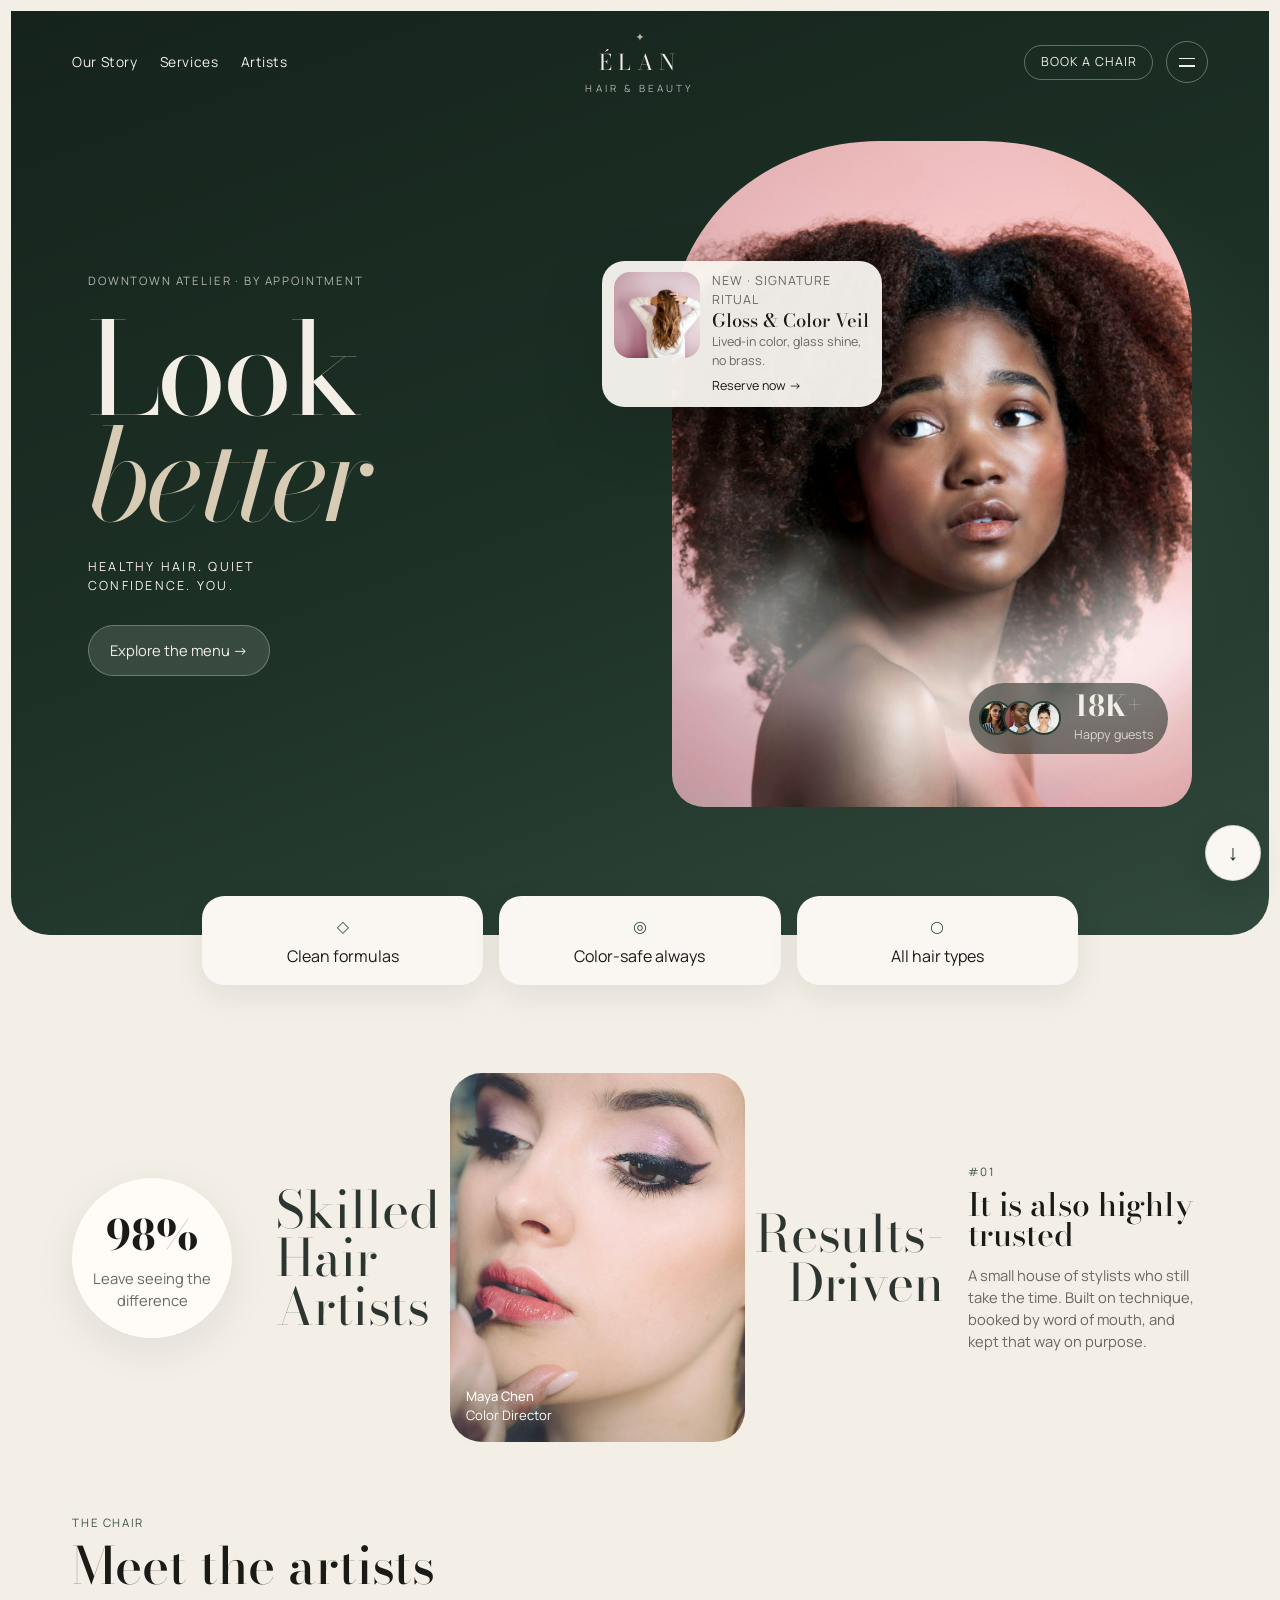
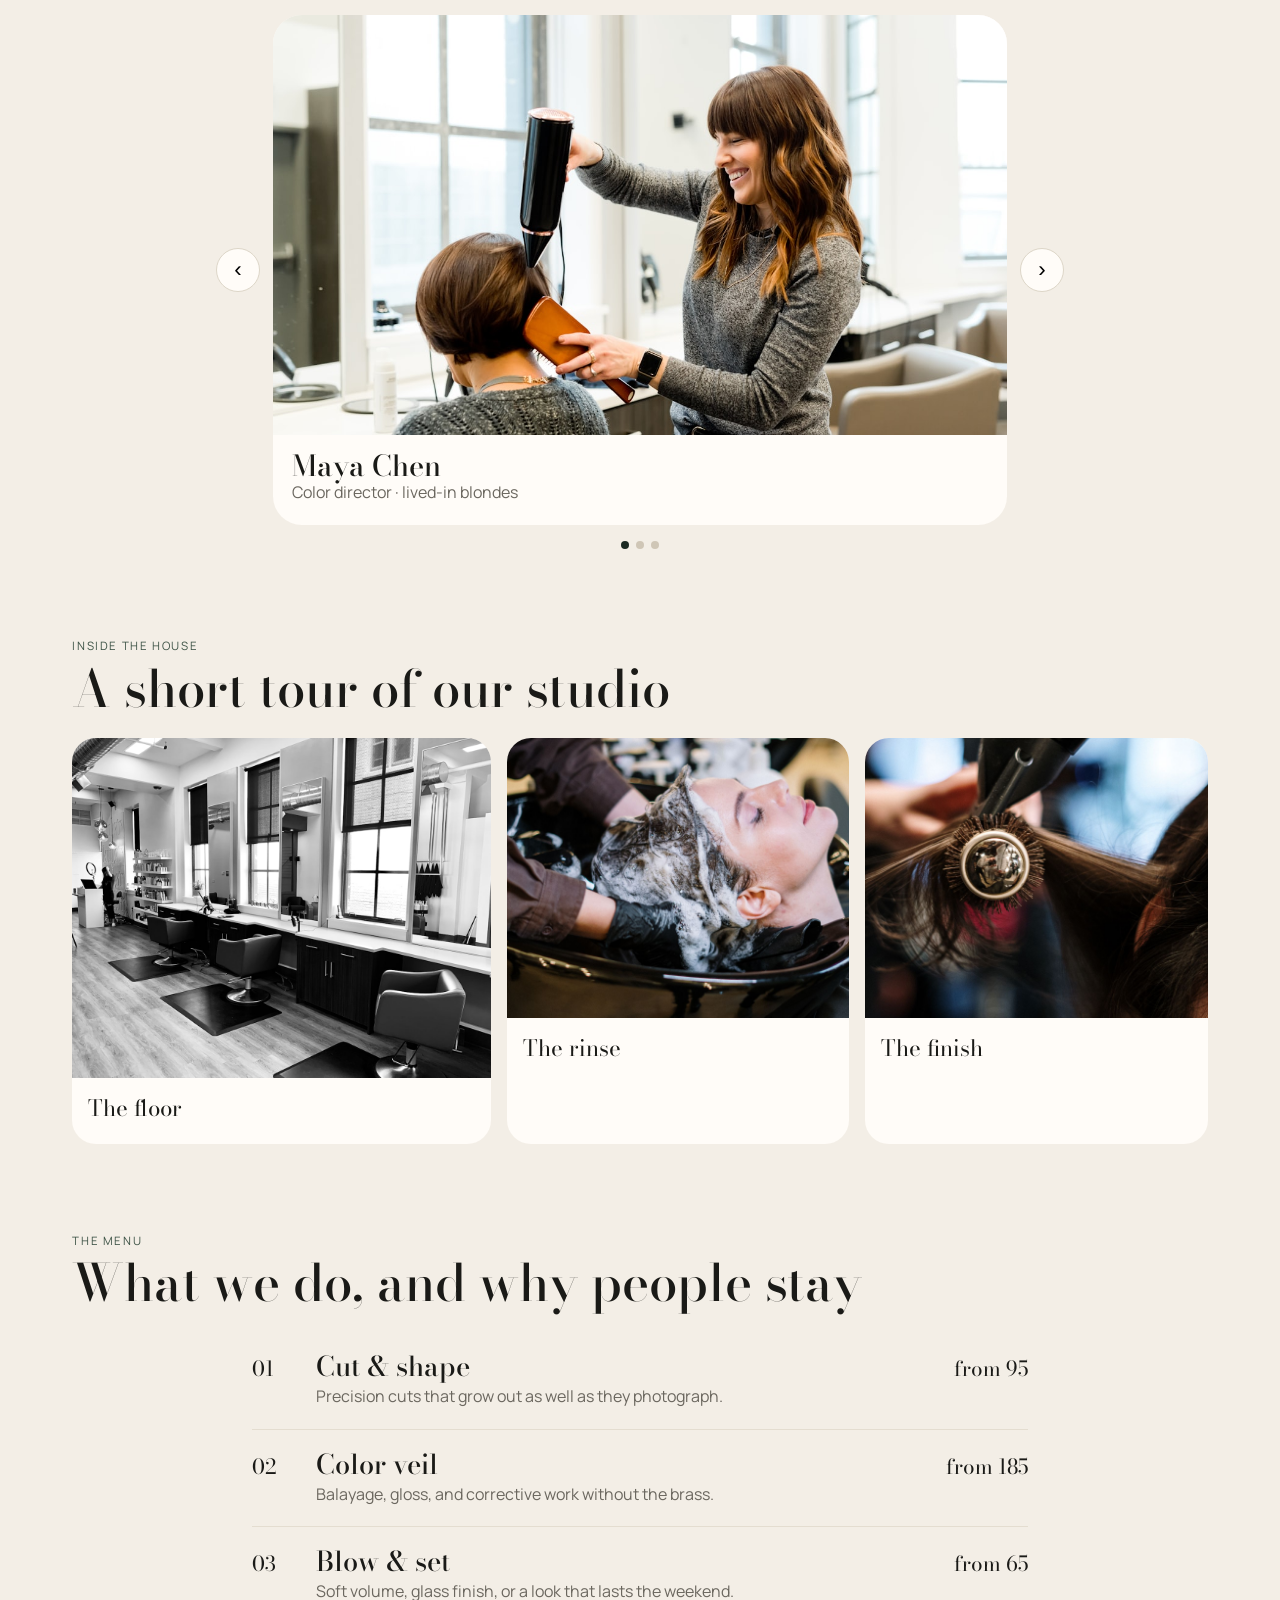
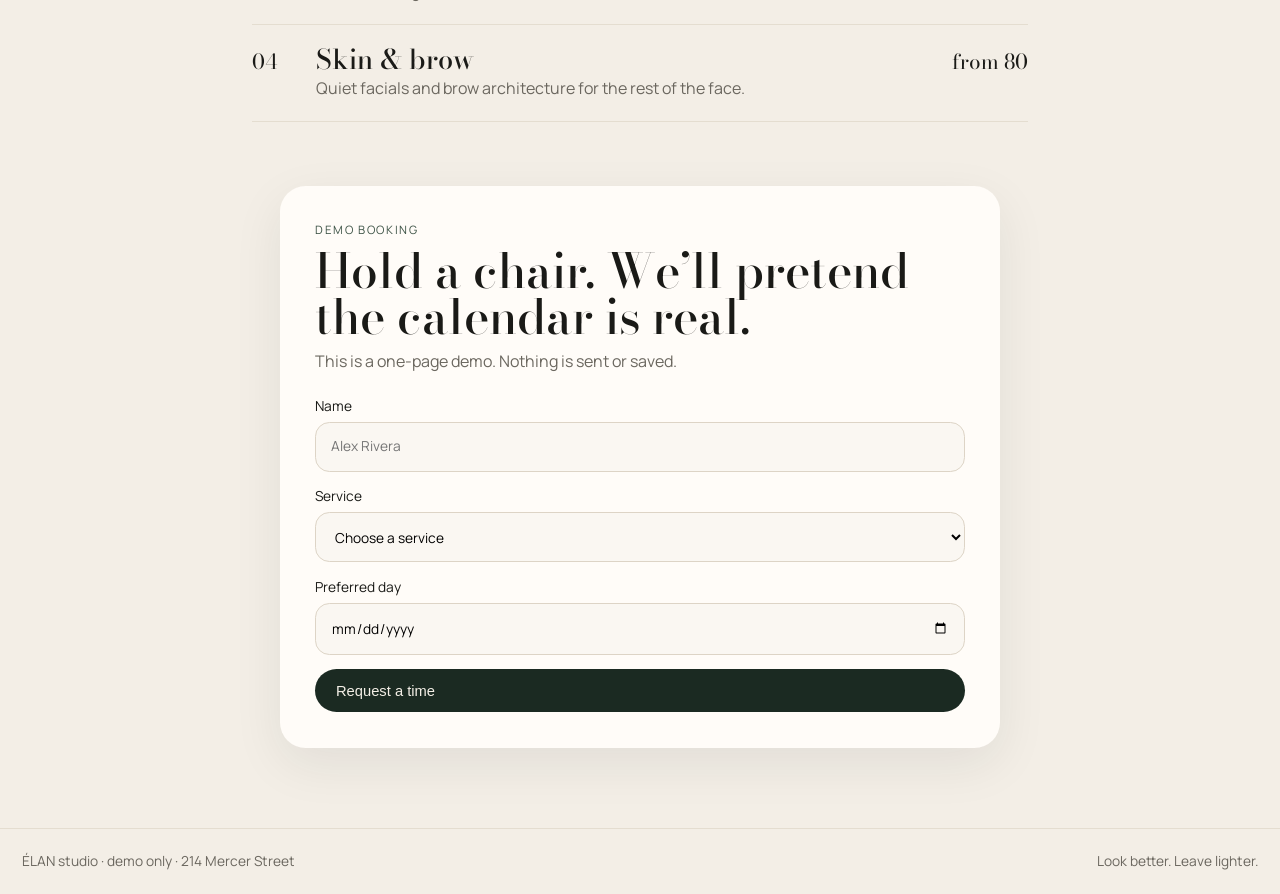
==== commit 67492877: "Add initials veil, travel button, and new type Use Bodoni Moda and Manrope, a top-to-bottom travel b" ====
--- a/index.html
+++ b/index.html
@@ -1,5 +1,5 @@
 <!DOCTYPE html>
-<html lang="en">
+<html lang="en" class="brand-open-pending">
   <head>
     <meta charset="UTF-8" />
     <meta name="viewport" content="width=device-width, initial-scale=1.0" />
@@ -11,13 +11,35 @@
     <link rel="preconnect" href="https://fonts.googleapis.com" />
     <link rel="preconnect" href="https://fonts.gstatic.com" crossorigin />
     <link
-      href="https://fonts.googleapis.com/css2?family=Cormorant+Garamond:ital,wght@0,400;0,500;0,600;1,400;1,500&family=Outfit:wght@300;400;500;600&display=swap"
+      href="https://fonts.googleapis.com/css2?family=Bodoni+Moda:ital,opsz,wght@0,6..96,400;0,6..96,500;0,6..96,600;1,6..96,400;1,6..96,500&family=Manrope:wght@300;400;500;600&display=swap"
       rel="stylesheet"
     />
     <link rel="stylesheet" href="css/styles.css" />
+    <link rel="stylesheet" href="css/brand-open.css" />
+    <noscript>
+      <style>
+        html.brand-open-pending,
+        html.brand-open-pending body {
+          overflow: auto;
+        }
+        .brand-open {
+          display: none !important;
+        }
+      </style>
+    </noscript>
   </head>
   <body>
     <a class="skip-link" href="#main">Skip to content</a>
+
+    <div
+      class="brand-open is-active is-intro"
+      data-brand-open
+      data-initials="ÉL"
+      aria-hidden="false"
+    >
+      <div class="brand-open__veil"></div>
+      <p class="brand-open__initials" data-brand-initials>ÉL</p>
+    </div>
 
     <div class="top-shell" id="top">
       <header class="site-header">
@@ -275,6 +297,11 @@
       <p>Look better. Leave lighter.</p>
     </footer>
 
+    <button class="page-travel" type="button" data-page-travel data-direction="down" aria-label="Go to the bottom">
+      <span class="page-travel__icon" aria-hidden="true">↓</span>
+    </button>
+
+    <script src="js/brand-open.js"></script>
     <script src="js/main.js"></script>
   </body>
 </html>
--- a/css/styles.css
+++ b/css/styles.css
@@ -11,6 +11,8 @@
   --shadow: 0 24px 60px rgba(18, 28, 22, 0.22);
   --radius-xl: 2.4rem;
   --radius-lg: 1.6rem;
+  --font-display: "Bodoni Moda", "Times New Roman", serif;
+  --font-body: Manrope, system-ui, sans-serif;
 }
 
 *,
@@ -31,7 +33,7 @@
   margin: 0;
   color: var(--ink);
   background: var(--cream);
-  font-family: Outfit, system-ui, sans-serif;
+  font-family: var(--font-body);
   font-weight: 400;
   line-height: 1.5;
 }
@@ -49,7 +51,7 @@
 h1,
 h2,
 h3 {
-  font-family: "Cormorant Garamond", Georgia, serif;
+  font-family: var(--font-display);
   font-weight: 500;
   line-height: 0.95;
   margin: 0;
@@ -76,7 +78,7 @@
   top: -4rem;
   background: var(--white);
   padding: 0.6rem 1rem;
-  z-index: 20;
+  z-index: 90;
 }
 
 .skip-link:focus {
@@ -132,7 +134,7 @@
 }
 
 .logo__word {
-  font-family: "Cormorant Garamond", Georgia, serif;
+  font-family: var(--font-display);
   font-size: 1.35rem;
   letter-spacing: 0.28em;
 }
@@ -347,7 +349,7 @@
 
 .hero-stat strong {
   display: block;
-  font-family: "Cormorant Garamond", Georgia, serif;
+  font-family: var(--font-display);
   font-size: 1.8rem;
   line-height: 1;
 }
@@ -404,7 +406,7 @@
 }
 
 .story__stat strong {
-  font-family: "Cormorant Garamond", Georgia, serif;
+  font-family: var(--font-display);
   font-size: 2.6rem;
 }
 
@@ -422,7 +424,7 @@
 }
 
 .story__split {
-  font-family: "Cormorant Garamond", Georgia, serif;
+  font-family: var(--font-display);
   font-size: clamp(2.4rem, 4vw, 3.6rem);
   line-height: 0.95;
   color: #2c3530;
@@ -589,7 +591,7 @@
 
 .tour__grid figcaption {
   padding: 0.9rem 1rem 1.1rem;
-  font-family: "Cormorant Garamond", Georgia, serif;
+  font-family: var(--font-display);
   font-size: 1.4rem;
 }
 
@@ -611,7 +613,7 @@
 
 .service-list span,
 .service-list em {
-  font-family: "Cormorant Garamond", Georgia, serif;
+  font-family: var(--font-display);
   font-size: 1.3rem;
   font-style: normal;
 }
--- a/css/brand-open.css
+++ b/css/brand-open.css
@@ -0,0 +1,120 @@
+/* House pattern: opaque initials veil.
+   Reuse on every site. Set data-initials on [data-brand-open]. */
+
+.brand-open {
+  position: fixed;
+  inset: 0;
+  z-index: 80;
+  display: grid;
+  place-items: center;
+  pointer-events: none;
+  visibility: hidden;
+}
+
+.brand-open.is-active {
+  visibility: visible;
+  pointer-events: auto;
+}
+
+.brand-open__veil {
+  position: absolute;
+  inset: 0;
+  background: #121c17;
+  transform: translateY(-100%);
+}
+
+.brand-open.is-intro .brand-open__veil,
+.brand-open.is-covering .brand-open__veil {
+  transform: translateY(0);
+}
+
+.brand-open.is-covering .brand-open__veil {
+  transition: transform 0.7s cubic-bezier(0.76, 0, 0.24, 1);
+}
+
+.brand-open.is-revealing .brand-open__veil {
+  transform: translateY(100%);
+  transition: transform 0.85s cubic-bezier(0.76, 0, 0.24, 1);
+}
+
+.brand-open__initials {
+  position: relative;
+  z-index: 1;
+  margin: 0;
+  font-family: var(--font-display);
+  font-size: clamp(4.5rem, 18vw, 11rem);
+  font-weight: 500;
+  letter-spacing: 0.12em;
+  color: #eadfcb;
+  opacity: 0;
+  transform: translateY(12px);
+}
+
+.brand-open.is-intro .brand-open__initials,
+.brand-open.is-covering .brand-open__initials {
+  opacity: 1;
+  transform: none;
+  transition: opacity 0.45s ease, transform 0.45s ease;
+  transition-delay: 0.15s;
+}
+
+.brand-open.is-revealing .brand-open__initials {
+  opacity: 0;
+  transform: translateY(-10px);
+  transition: opacity 0.28s ease, transform 0.28s ease;
+}
+
+.page-travel {
+  position: fixed;
+  right: 1.2rem;
+  bottom: 1.2rem;
+  z-index: 30;
+  width: 56px;
+  height: 56px;
+  border: 1px solid rgba(27, 42, 34, 0.18);
+  border-radius: 50%;
+  background: var(--paper);
+  color: var(--forest);
+  cursor: pointer;
+  overflow: hidden;
+  box-shadow: 0 10px 30px rgba(18, 28, 22, 0.12);
+}
+
+.page-travel::before {
+  content: "";
+  position: absolute;
+  inset: 0;
+  background: var(--forest);
+  transform: scaleY(0);
+  transform-origin: top;
+  transition: transform 0.45s cubic-bezier(0.76, 0, 0.24, 1);
+}
+
+.page-travel:hover::before,
+.page-travel:focus-visible::before {
+  transform: scaleY(1);
+}
+
+.page-travel:hover,
+.page-travel:focus-visible {
+  color: var(--cream);
+}
+
+.page-travel__icon {
+  position: relative;
+  font-size: 1.35rem;
+  line-height: 1;
+}
+
+html.brand-open-pending,
+html.brand-open-pending body {
+  overflow: hidden;
+}
+
+@media (prefers-reduced-motion: reduce) {
+  .brand-open__veil,
+  .brand-open__initials,
+  .page-travel::before {
+    transition: none;
+  }
+}
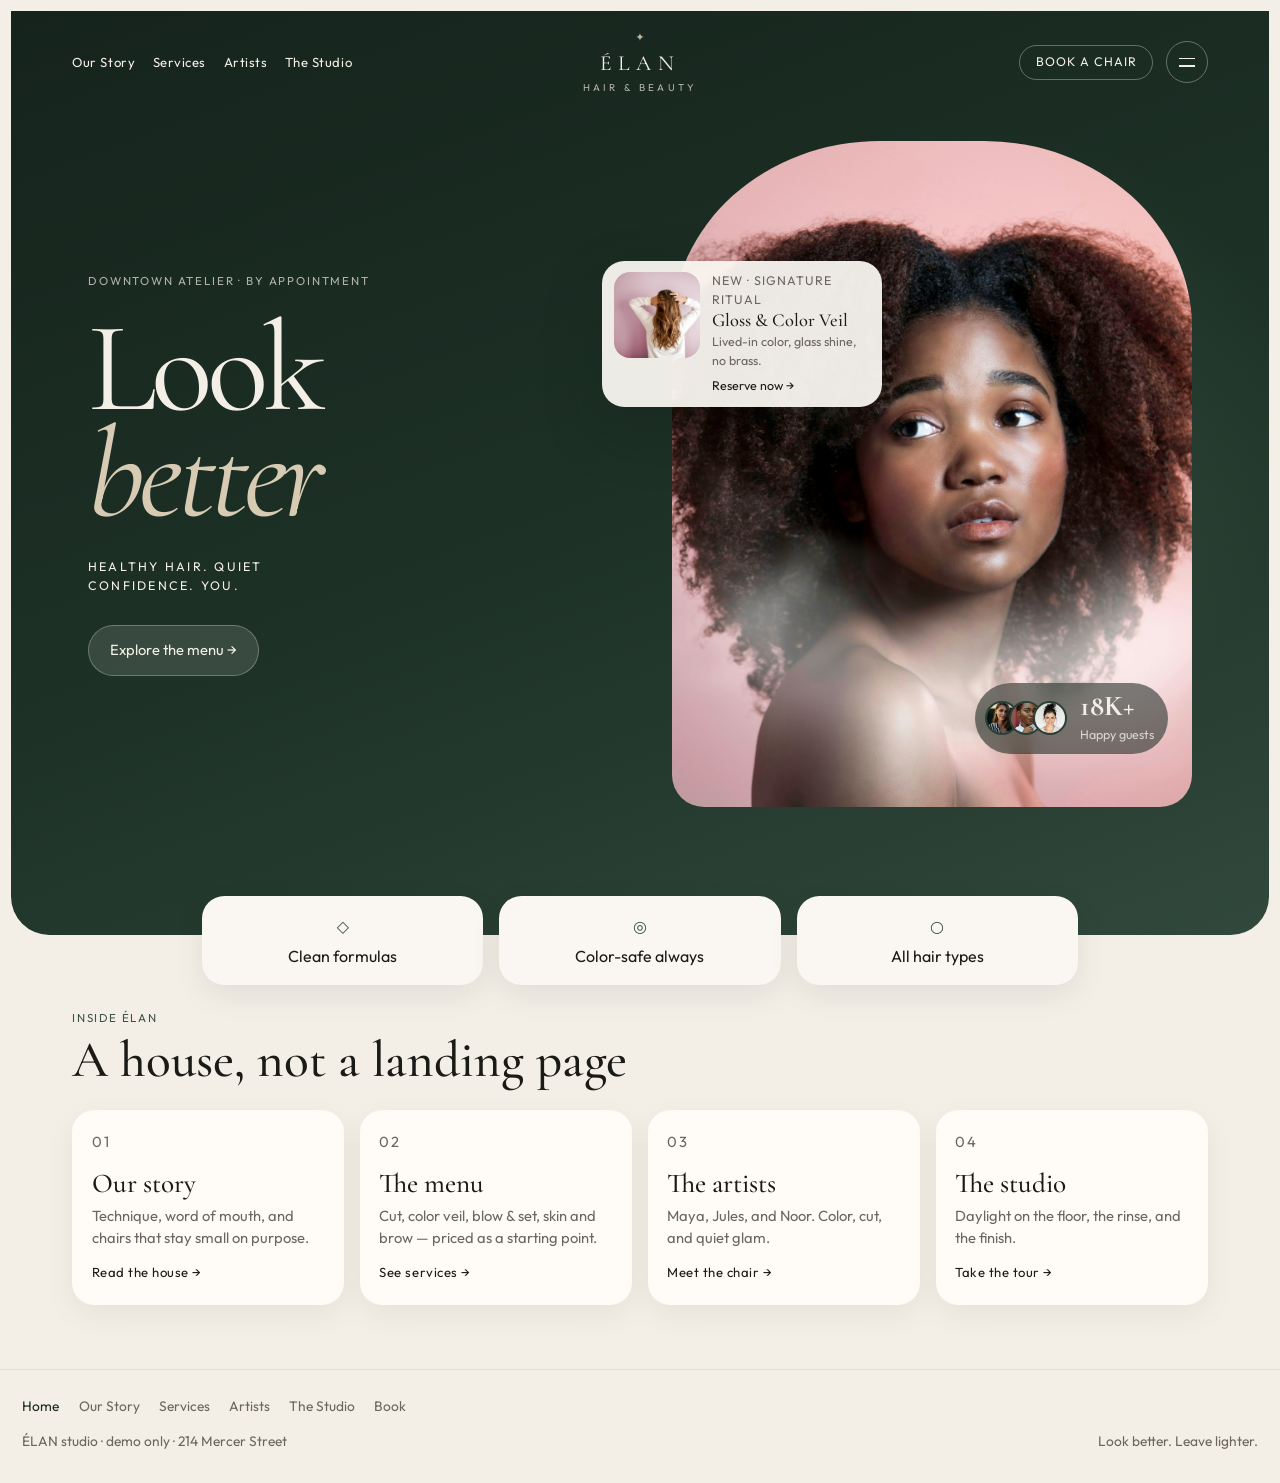
==== commit 8379fd22: "Turn ÉLAN into a multi-page static site for portfolios. Split the one-page landing into Home, Story," ====
--- a/index.html
+++ b/index.html
@@ -1,63 +1,42 @@
 <!DOCTYPE html>
-<html lang="en" class="brand-open-pending">
+<html lang="en">
   <head>
     <meta charset="UTF-8" />
     <meta name="viewport" content="width=device-width, initial-scale=1.0" />
     <title>ÉLAN — Luxury Hair &amp; Beauty Studio</title>
     <meta
       name="description"
-      content="A demo landing page for ÉLAN, a luxury hair and beauty salon. Cuts, color, skin, and quiet confidence."
+      content="ÉLAN is a multi-page demo for a luxury hair and beauty atelier: story, services, artists, studio, and booking."
     />
     <link rel="preconnect" href="https://fonts.googleapis.com" />
     <link rel="preconnect" href="https://fonts.gstatic.com" crossorigin />
     <link
-      href="https://fonts.googleapis.com/css2?family=Bodoni+Moda:ital,opsz,wght@0,6..96,400;0,6..96,500;0,6..96,600;1,6..96,400;1,6..96,500&family=Manrope:wght@300;400;500;600&display=swap"
+      href="https://fonts.googleapis.com/css2?family=Cormorant+Garamond:ital,wght@0,400;0,500;0,600;1,400;1,500&family=Outfit:wght@300;400;500;600&display=swap"
       rel="stylesheet"
     />
     <link rel="stylesheet" href="css/styles.css" />
-    <link rel="stylesheet" href="css/brand-open.css" />
-    <noscript>
-      <style>
-        html.brand-open-pending,
-        html.brand-open-pending body {
-          overflow: auto;
-        }
-        .brand-open {
-          display: none !important;
-        }
-      </style>
-    </noscript>
   </head>
   <body>
     <a class="skip-link" href="#main">Skip to content</a>
-
-    <div
-      class="brand-open is-active is-intro"
-      data-brand-open
-      data-initials="ÉL"
-      aria-hidden="false"
-    >
-      <div class="brand-open__veil"></div>
-      <p class="brand-open__initials" data-brand-initials>ÉL</p>
-    </div>
 
     <div class="top-shell" id="top">
       <header class="site-header">
         <nav class="nav" aria-label="Primary">
           <ul class="nav__links">
-            <li><a href="#story">Our Story</a></li>
-            <li><a href="#services">Services</a></li>
-            <li><a href="#artists">Artists</a></li>
+            <li><a href="story.html">Our Story</a></li>
+            <li><a href="services.html">Services</a></li>
+            <li><a href="artists.html">Artists</a></li>
+            <li><a href="studio.html">The Studio</a></li>
           </ul>
 
-          <a class="logo" href="#top">
+          <a class="logo" href="index.html" aria-current="page">
             <span class="logo__mark" aria-hidden="true">✦</span>
             <span class="logo__word">ÉLAN</span>
             <span class="logo__sub">Hair &amp; Beauty</span>
           </a>
 
           <div class="nav__actions">
-            <a class="nav__ghost" href="#book">Book a chair</a>
+            <a class="nav__ghost" href="book.html">Book a chair</a>
             <button class="menu-btn" type="button" aria-expanded="false" aria-controls="mobile-menu">
               <span class="sr-only">Open menu</span>
               <span></span>
@@ -67,11 +46,12 @@
         </nav>
 
         <div class="mobile-menu" id="mobile-menu" hidden>
-          <a href="#story">Our Story</a>
-          <a href="#services">Services</a>
-          <a href="#artists">Artists</a>
-          <a href="#tour">The Studio</a>
-          <a href="#book">Book a chair</a>
+          <a href="index.html" aria-current="page">Home</a>
+          <a href="story.html">Our Story</a>
+          <a href="services.html">Services</a>
+          <a href="artists.html">Artists</a>
+          <a href="studio.html">The Studio</a>
+          <a href="book.html">Book a chair</a>
         </div>
       </header>
 
@@ -83,7 +63,7 @@
             <em>better</em>
           </h1>
           <p class="hero__lead">Healthy hair. Quiet confidence. You.</p>
-          <a class="btn btn--light" href="#services">Explore the menu →</a>
+          <a class="btn btn--light" href="services.html">Explore the menu →</a>
         </div>
 
         <div class="hero__visual">
@@ -99,7 +79,7 @@
               <p class="float-card__kicker">New · Signature ritual</p>
               <h2>Gloss &amp; Color Veil</h2>
               <p>Lived-in color, glass shine, no brass.</p>
-              <a href="#book">Reserve now →</a>
+              <a href="book.html">Reserve now →</a>
             </div>
           </article>
 
@@ -134,174 +114,55 @@
         </div>
       </section>
 
-      <section class="story" id="story">
-        <div class="story__stat">
-          <strong>98%</strong>
-          <p>Leave seeing the difference</p>
+      <section class="home-paths" aria-labelledby="paths-title">
+        <div class="section-head">
+          <p class="kicker">Inside ÉLAN</p>
+          <h2 id="paths-title">A house, not a landing page</h2>
         </div>
-
-        <div class="story__stage">
-          <p class="story__split story__split--left">Skilled<br />Hair<br />Artists</p>
-          <figure class="story__portrait">
-            <img src="images/artist-maya.jpg" alt="Soft glam makeup finishing at the studio" />
-            <figcaption>
-              <span>Maya Chen</span>
-              Color Director
-            </figcaption>
-          </figure>
-          <p class="story__split story__split--right">Results-<br />Driven</p>
-        </div>
-
-        <div class="story__aside">
-          <p class="kicker">#01</p>
-          <h2>It is also highly trusted</h2>
-          <p>
-            A small house of stylists who still take the time. Built on technique,
-            booked by word of mouth, and kept that way on purpose.
-          </p>
-        </div>
-      </section>
-
-      <section class="artists" id="artists">
-        <div class="section-head">
-          <p class="kicker">The chair</p>
-          <h2>Meet the artists</h2>
-        </div>
-
-        <div class="carousel" data-carousel>
-          <button class="carousel__nav" type="button" data-prev aria-label="Previous artist">‹</button>
-          <div class="carousel__track" data-track>
-            <article class="artist-card is-active">
-              <img src="images/maya-work.jpg" alt="Maya finishing a blowout in natural light" />
-              <div>
-                <h3>Maya Chen</h3>
-                <p>Color director · lived-in blondes</p>
-              </div>
-            </article>
-            <article class="artist-card">
-              <img src="images/stylist-cut.jpg" alt="Precision cut in progress at ÉLAN" />
-              <div>
-                <h3>Jules Ortiz</h3>
-                <p>Cut specialist · texture &amp; shape</p>
-              </div>
-            </article>
-            <article class="artist-card">
-              <img src="images/stylist-3.jpg" alt="Noor working color at the chair" />
-              <div>
-                <h3>Noor Ali</h3>
-                <p>Skin &amp; brow · quiet glam</p>
-              </div>
-            </article>
-          </div>
-          <button class="carousel__nav" type="button" data-next aria-label="Next artist">›</button>
-        </div>
-        <div class="dots" data-dots></div>
-      </section>
-
-      <section class="tour" id="tour">
-        <div class="section-head">
-          <p class="kicker">Inside the house</p>
-          <h2>A short tour of our studio</h2>
-        </div>
-        <div class="tour__grid">
-          <figure>
-            <img src="images/tour-floor.jpg" alt="Open salon floor with styling chairs and daylight" />
-            <figcaption>The floor</figcaption>
-          </figure>
-          <figure>
-            <img src="images/salon-floor.jpg" alt="Hair being washed at the basin" />
-            <figcaption>The rinse</figcaption>
-          </figure>
-          <figure>
-            <img src="images/salon-tools.jpg" alt="Round brush and dryer finishing a style" />
-            <figcaption>The finish</figcaption>
-          </figure>
-        </div>
-      </section>
-
-      <section class="services" id="services">
-        <div class="section-head">
-          <p class="kicker">The menu</p>
-          <h2>What we do, and why people stay</h2>
-        </div>
-        <ul class="service-list">
-          <li>
-            <span>01</span>
-            <div>
-              <h3>Cut &amp; shape</h3>
-              <p>Precision cuts that grow out as well as they photograph.</p>
-            </div>
-            <em>from 95</em>
-          </li>
-          <li>
-            <span>02</span>
-            <div>
-              <h3>Color veil</h3>
-              <p>Balayage, gloss, and corrective work without the brass.</p>
-            </div>
-            <em>from 185</em>
-          </li>
-          <li>
-            <span>03</span>
-            <div>
-              <h3>Blow &amp; set</h3>
-              <p>Soft volume, glass finish, or a look that lasts the weekend.</p>
-            </div>
-            <em>from 65</em>
-          </li>
-          <li>
-            <span>04</span>
-            <div>
-              <h3>Skin &amp; brow</h3>
-              <p>Quiet facials and brow architecture for the rest of the face.</p>
-            </div>
-            <em>from 80</em>
-          </li>
-        </ul>
-      </section>
-
-      <section class="book" id="book">
-        <div class="book__panel">
-          <p class="kicker">Demo booking</p>
-          <h2>Hold a chair. We’ll pretend the calendar is real.</h2>
-          <p class="book__note">This is a one-page demo. Nothing is sent or saved.</p>
-
-          <form class="book-form" id="book-form">
-            <label>
-              Name
-              <input type="text" name="name" required placeholder="Alex Rivera" autocomplete="name" />
-            </label>
-            <label>
-              Service
-              <select name="service" required>
-                <option value="">Choose a service</option>
-                <option>Cut &amp; shape</option>
-                <option>Color veil</option>
-                <option>Blow &amp; set</option>
-                <option>Skin &amp; brow</option>
-              </select>
-            </label>
-            <label>
-              Preferred day
-              <input type="date" name="day" required />
-            </label>
-            <button class="btn btn--dark" type="submit">Request a time</button>
-          </form>
-          <p class="form-status" id="form-status" role="status" hidden></p>
+        <div class="home-paths__grid">
+          <a class="home-path" href="story.html">
+            <p class="kicker">01</p>
+            <h3>Our story</h3>
+            <p>Technique, word of mouth, and chairs that stay small on purpose.</p>
+            <span>Read the house →</span>
+          </a>
+          <a class="home-path" href="services.html">
+            <p class="kicker">02</p>
+            <h3>The menu</h3>
+            <p>Cut, color veil, blow &amp; set, skin and brow — priced as a starting point.</p>
+            <span>See services →</span>
+          </a>
+          <a class="home-path" href="artists.html">
+            <p class="kicker">03</p>
+            <h3>The artists</h3>
+            <p>Maya, Jules, and Noor. Color, cut, and quiet glam.</p>
+            <span>Meet the chair →</span>
+          </a>
+          <a class="home-path" href="studio.html">
+            <p class="kicker">04</p>
+            <h3>The studio</h3>
+            <p>Daylight on the floor, the rinse, and the finish.</p>
+            <span>Take the tour →</span>
+          </a>
         </div>
       </section>
     </main>
 
     <footer class="site-footer">
-      <p>ÉLAN studio · demo only · 214 Mercer Street</p>
-      <p>Look better. Leave lighter.</p>
+      <nav class="footer-nav" aria-label="Footer">
+        <a href="index.html" aria-current="page">Home</a>
+        <a href="story.html">Our Story</a>
+        <a href="services.html">Services</a>
+        <a href="artists.html">Artists</a>
+        <a href="studio.html">The Studio</a>
+        <a href="book.html">Book</a>
+      </nav>
+      <div class="footer-meta">
+        <p>ÉLAN studio · demo only · 214 Mercer Street</p>
+        <p>Look better. Leave lighter.</p>
+      </div>
     </footer>
 
-    <button class="page-travel" type="button" data-page-travel data-direction="down" aria-label="Go to the bottom">
-      <span class="page-travel__icon" aria-hidden="true">↓</span>
-    </button>
-
-    <script src="js/brand-open.js"></script>
     <script src="js/main.js"></script>
   </body>
 </html>
--- a/css/styles.css
+++ b/css/styles.css
@@ -11,8 +11,6 @@
   --shadow: 0 24px 60px rgba(18, 28, 22, 0.22);
   --radius-xl: 2.4rem;
   --radius-lg: 1.6rem;
-  --font-display: "Bodoni Moda", "Times New Roman", serif;
-  --font-body: Manrope, system-ui, sans-serif;
 }
 
 *,
@@ -33,7 +31,7 @@
   margin: 0;
   color: var(--ink);
   background: var(--cream);
-  font-family: var(--font-body);
+  font-family: Outfit, system-ui, sans-serif;
   font-weight: 400;
   line-height: 1.5;
 }
@@ -51,7 +49,7 @@
 h1,
 h2,
 h3 {
-  font-family: var(--font-display);
+  font-family: "Cormorant Garamond", Georgia, serif;
   font-weight: 500;
   line-height: 0.95;
   margin: 0;
@@ -78,7 +76,7 @@
   top: -4rem;
   background: var(--white);
   padding: 0.6rem 1rem;
-  z-index: 90;
+  z-index: 20;
 }
 
 .skip-link:focus {
@@ -113,12 +111,18 @@
 
 .nav__links {
   display: flex;
-  gap: 1.4rem;
+  flex-wrap: wrap;
+  gap: 1.1rem;
   list-style: none;
   margin: 0;
   padding: 0;
-  font-size: 0.86rem;
+  font-size: 0.82rem;
   letter-spacing: 0.04em;
+}
+
+.nav__links a[aria-current="page"],
+.mobile-menu a[aria-current="page"] {
+  color: var(--gold);
 }
 
 .logo {
@@ -134,7 +138,7 @@
 }
 
 .logo__word {
-  font-family: var(--font-display);
+  font-family: "Cormorant Garamond", Georgia, serif;
   font-size: 1.35rem;
   letter-spacing: 0.28em;
 }
@@ -190,6 +194,35 @@
 
 .mobile-menu[hidden] {
   display: none;
+}
+
+.top-shell--page {
+  background:
+    radial-gradient(circle at 82% 20%, rgba(80, 110, 90, 0.28), transparent 30%),
+    linear-gradient(160deg, #15231c 0%, #1e3227 55%, #31483c 100%);
+}
+
+.page-hero {
+  padding: 2.2rem 6vw 4.4rem;
+  max-width: 1180px;
+  margin: 0 auto;
+}
+
+.page-hero h1 {
+  font-size: clamp(3.2rem, 8vw, 6.4rem);
+  letter-spacing: -0.04em;
+  font-weight: 400;
+}
+
+.page-hero h1 em {
+  font-style: italic;
+  color: #d7cbb4;
+}
+
+.page-hero__lead {
+  margin-top: 1.1rem;
+  max-width: 32rem;
+  color: rgba(243, 238, 230, 0.78);
 }
 
 .hero {
@@ -349,7 +382,7 @@
 
 .hero-stat strong {
   display: block;
-  font-family: var(--font-display);
+  font-family: "Cormorant Garamond", Georgia, serif;
   font-size: 1.8rem;
   line-height: 1;
 }
@@ -406,7 +439,7 @@
 }
 
 .story__stat strong {
-  font-family: var(--font-display);
+  font-family: "Cormorant Garamond", Georgia, serif;
   font-size: 2.6rem;
 }
 
@@ -424,7 +457,7 @@
 }
 
 .story__split {
-  font-family: var(--font-display);
+  font-family: "Cormorant Garamond", Georgia, serif;
   font-size: clamp(2.4rem, 4vw, 3.6rem);
   line-height: 0.95;
   color: #2c3530;
@@ -486,8 +519,86 @@
 
 .artists,
 .tour,
-.services {
+.services,
+.home-paths,
+.page-copy {
   padding: 1.5rem 0 4rem;
+}
+
+.home-paths {
+  max-width: 1180px;
+  margin: 0 auto;
+}
+
+.home-paths__grid {
+  display: grid;
+  grid-template-columns: repeat(4, 1fr);
+  gap: 1rem;
+  padding: 0 1.4rem;
+}
+
+.home-path {
+  background: var(--white);
+  border-radius: 1.4rem;
+  padding: 1.3rem 1.2rem 1.4rem;
+  box-shadow: 0 10px 30px rgba(27, 42, 34, 0.06);
+  display: grid;
+  gap: 0.5rem;
+  min-height: 100%;
+}
+
+.home-path h3 {
+  font-size: 1.7rem;
+}
+
+.home-path p {
+  color: var(--muted);
+  font-size: 0.92rem;
+}
+
+.home-path span {
+  margin-top: 0.4rem;
+  font-size: 0.82rem;
+  letter-spacing: 0.04em;
+}
+
+.page-copy {
+  max-width: 760px;
+  margin: 0 auto;
+  padding-left: 1.4rem;
+  padding-right: 1.4rem;
+}
+
+.page-copy p + p {
+  margin-top: 1rem;
+}
+
+.page-copy p {
+  color: var(--muted);
+  font-size: 1.02rem;
+}
+
+.visit-card {
+  max-width: 760px;
+  margin: 0 auto 4rem;
+  padding: 1.4rem 1.5rem;
+  background: var(--white);
+  border-radius: 1.4rem;
+}
+
+.visit-card h2 {
+  font-size: 1.8rem;
+  margin-bottom: 0.4rem;
+}
+
+.visit-card p {
+  color: var(--muted);
+}
+
+.artist-bio {
+  color: var(--muted);
+  margin-top: 0.45rem;
+  font-size: 0.92rem;
 }
 
 .carousel {
@@ -591,7 +702,7 @@
 
 .tour__grid figcaption {
   padding: 0.9rem 1rem 1.1rem;
-  font-family: var(--font-display);
+  font-family: "Cormorant Garamond", Georgia, serif;
   font-size: 1.4rem;
 }
 
@@ -613,7 +724,7 @@
 
 .service-list span,
 .service-list em {
-  font-family: var(--font-display);
+  font-family: "Cormorant Garamond", Georgia, serif;
   font-size: 1.3rem;
   font-style: normal;
 }
@@ -628,7 +739,7 @@
 }
 
 .book {
-  padding: 0 1.4rem 5rem;
+  padding: 2.2rem 1.4rem 5rem;
 }
 
 .book__panel {
@@ -676,13 +787,28 @@
 }
 
 .site-footer {
-  padding: 1.4rem;
+  padding: 1.6rem 1.4rem 2rem;
+  display: grid;
+  gap: 0.9rem;
+  color: var(--muted);
+  font-size: 0.86rem;
+  border-top: 1px solid #e4ddd0;
+}
+
+.footer-nav {
+  display: flex;
+  flex-wrap: wrap;
+  gap: 0.9rem 1.2rem;
+}
+
+.footer-nav a[aria-current="page"] {
+  color: var(--forest);
+}
+
+.footer-meta {
   display: flex;
   justify-content: space-between;
   gap: 1rem;
-  color: var(--muted);
-  font-size: 0.86rem;
-  border-top: 1px solid #e4ddd0;
 }
 
 @media (max-width: 900px) {
@@ -755,7 +881,17 @@
     height: 240px;
   }
 
-  .site-footer {
+  .home-paths__grid {
+    grid-template-columns: 1fr 1fr;
+  }
+
+  .footer-meta {
     flex-direction: column;
   }
 }
+
+@media (max-width: 640px) {
+  .home-paths__grid {
+    grid-template-columns: 1fr;
+  }
+}
